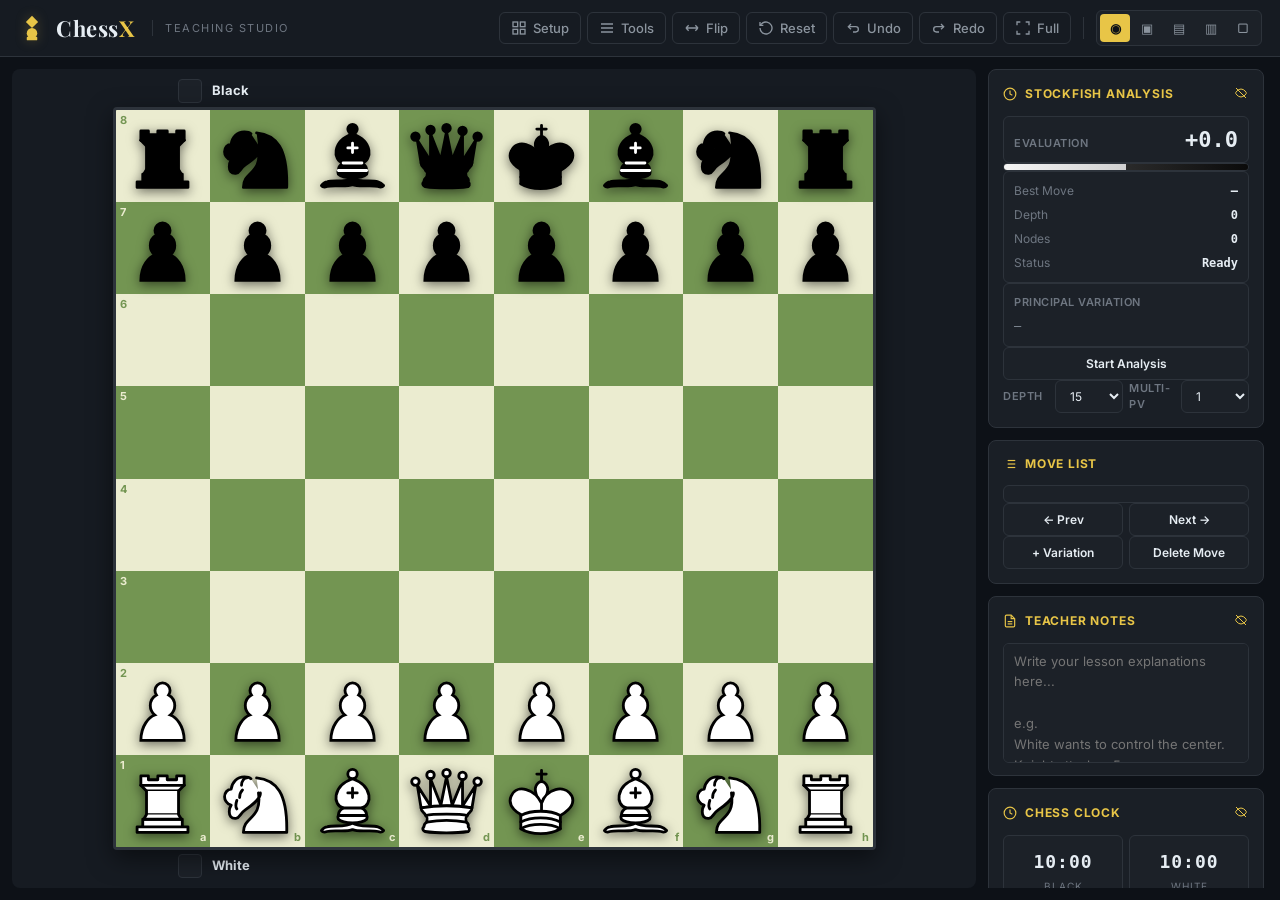
==== index.html @ 1a64fb6b "Remove unused Puzzle/Question card and its function (createPuzzle, revealAnswer, closePuzzle). Libra" ====
<!DOCTYPE html>
<html lang="en">
<head>
<meta charset="UTF-8" />
<meta name="viewport" content="width=device-width, initial-scale=1.0" />
<title>ChessX — Professional Chess Teaching Studio</title>
<link rel="icon" type="image/png" href="favicon.png" />
<link rel="apple-touch-icon" href="favicon.png" />
<link rel="stylesheet" href="styles.css" />
<link rel="preconnect" href="https://fonts.googleapis.com">
<link rel="preconnect" href="https://fonts.gstatic.com" crossorigin>
<link href="https://fonts.googleapis.com/css2?family=Inter:wght@400;500;600;700;800&family=Playfair+Display:wght@600;700&display=swap" rel="stylesheet">
</head>
<body>

<!-- ================= TOP BAR ================= -->
<header class="topbar" id="topbar">
  <div class="brand">
    <svg class="brand-icon" viewBox="0 0 32 32" width="28" height="28">
      <path d="M16 2 L9 9 L16 16 L23 9 Z" fill="#e8c547"/>
      <circle cx="16" cy="22" r="6" fill="#e8c547"/>
      <rect x="10" y="26" width="12" height="4" rx="1" fill="#e8c547"/>
    </svg>
    <span class="brand-name">Chess<span>X</span></span>
    <span class="brand-tag">Teaching Studio</span>
  </div>

  <nav class="topbar-actions">
    <button class="btn-ghost" id="btnToggleSetup" title="Setup Mode (E)"><svg width="16" height="16" viewBox="0 0 24 24" fill="none" stroke="currentColor" stroke-width="2"><rect x="3" y="3" width="7" height="7"/><rect x="14" y="3" width="7" height="7"/><rect x="14" y="14" width="7" height="7"/><rect x="3" y="14" width="7" height="7"/></svg><span>Setup</span></button>
    <button class="btn-ghost" id="btnToggleLeftSidebar" title="Toggle Tools (T)"><svg width="16" height="16" viewBox="0 0 24 24" fill="none" stroke="currentColor" stroke-width="2"><path d="M3 6h18M3 12h18M3 18h18"/></svg><span>Tools</span></button>
    <button class="btn-ghost" id="btnFlip" title="Flip Board (F)"><svg width="16" height="16" viewBox="0 0 24 24" fill="none" stroke="currentColor" stroke-width="2"><path d="M3 12h18M3 12l4-4M3 12l4 4M21 12l-4-4M21 12l-4 4"/></svg><span>Flip</span></button>
    <button class="btn-ghost" id="btnReset" title="Reset (R)"><svg width="16" height="16" viewBox="0 0 24 24" fill="none" stroke="currentColor" stroke-width="2"><path d="M3 12a9 9 0 1 0 3-6.7L3 8"/><path d="M3 3v5h5"/></svg><span>Reset</span></button>
    <button class="btn-ghost" id="btnUndo" title="Undo (Ctrl+Z)"><svg width="16" height="16" viewBox="0 0 24 24" fill="none" stroke="currentColor" stroke-width="2"><path d="M9 14l-4-4 4-4"/><path d="M5 10h11a4 4 0 0 1 0 8h-4"/></svg><span>Undo</span></button>
    <button class="btn-ghost" id="btnRedo" title="Redo (Ctrl+Y)"><svg width="16" height="16" viewBox="0 0 24 24" fill="none" stroke="currentColor" stroke-width="2"><path d="M15 14l4-4-4-4"/><path d="M19 10H8a4 4 0 0 0 0 8h4"/></svg><span>Redo</span></button>
    <button class="btn-ghost" id="btnFullscreen" title="Fullscreen"><svg width="16" height="16" viewBox="0 0 24 24" fill="none" stroke="currentColor" stroke-width="2"><path d="M3 8V3h5M21 8V3h-5M3 16v5h5M21 16v5h-5"/></svg><span>Full</span></button>

    <div class="divider"></div>

    <div class="layout-switch">
      <button class="layout-btn active" data-layout="focus" title="Focus Mode (Board + Analysis)">◉</button>
      <button class="layout-btn" data-layout="board" title="Board Only">▣</button>
      <button class="layout-btn" data-layout="moves" title="Board + Moves">▤</button>
      <button class="layout-btn" data-layout="explain" title="Board + Notes">▥</button>
      <button class="layout-btn" data-layout="present" title="Presentation">▢</button>
    </div>
  </nav>
</header>
<section class="lesson-header" id="lessonHeader">
  <input type="text" class="lesson-title" id="lessonTitle" placeholder="Lesson Title (e.g. How to Play the Italian Game)" />
  <input type="text" class="lesson-subtitle" id="lessonSubtitle" placeholder="Subtitle (e.g. Understanding the Main Ideas)" />
  <button class="btn-icon" id="btnToggleTitle" title="Hide Title"><svg width="14" height="14" viewBox="0 0 24 24" fill="none" stroke="currentColor" stroke-width="2"><path d="M1 12s4-8 11-8 11 8 11 8-4 8-11 8-11-8-11-8z"/><circle cx="12" cy="12" r="3"/></svg></button>
</section>

<!-- ================= MAIN LAYOUT ================= -->
<main class="layout" id="layout" data-layout="focus">

  <!-- LEFT SIDEBAR: Teaching Tools -->
  <aside class="sidebar sidebar-left" id="leftSidebar">
    <div class="panel">
      <div class="panel-title">
        <svg width="14" height="14" viewBox="0 0 24 24" fill="none" stroke="currentColor" stroke-width="2"><path d="M12 19l7-7 3 3-7 7-3-3z"/><path d="M18 13l-1.5-7.5L2 2l3.5 14.5L13 18l5-5z"/><path d="M2 2l7.586 7.586"/><circle cx="11" cy="11" r="2"/></svg>
        Drawing Tools
      </div>
      <div class="tool-grid">
        <button class="tool-btn active" data-tool="select" title="Select / Move Pieces (V)">
          <svg viewBox="0 0 24 24" fill="currentColor"><path d="M5 3l14 8-6 2-2 6z"/></svg>
          <span>Select</span>
        </button>
        <button class="tool-btn" data-tool="arrow" title="Arrow (A)">
          <svg viewBox="0 0 24 24" fill="none" stroke="currentColor" stroke-width="2.5"><path d="M4 20 L20 4 M14 4 H20 V10" stroke-linecap="round" stroke-linejoin="round"/></svg>
          <span>Arrow</span>
        </button>
        <button class="tool-btn" data-tool="circle" title="Circle (C)">
          <svg viewBox="0 0 24 24" fill="none" stroke="currentColor" stroke-width="2.5"><circle cx="12" cy="12" r="8"/></svg>
          <span>Circle</span>
        </button>
        <button class="tool-btn" data-tool="highlight" title="Highlight (H)">
          <svg viewBox="0 0 24 24" fill="currentColor"><rect x="4" y="4" width="16" height="16" rx="2"/></svg>
          <span>Highlight</span>
        </button>
        <button class="tool-btn" data-tool="rectangle" title="Rectangle (R)">
          <svg viewBox="0 0 24 24" fill="none" stroke="currentColor" stroke-width="2.5"><rect x="4" y="4" width="16" height="16"/></svg>
          <span>Rect</span>
        </button>
        <button class="tool-btn" data-tool="eraser" title="Eraser (E)">
          <svg viewBox="0 0 24 24" fill="none" stroke="currentColor" stroke-width="2"><path d="M20 20H7L3 16l9-9 9 9-5 5"/><line x1="18" y1="13" x2="9" y2="22"/></svg>
          <span>Eraser</span>
        </button>
      </div>
      <div class="color-row">
        <span class="color-label">Color</span>
        <button class="color-dot active" style="--c:#ef4444" data-color="#ef4444" title="Red"></button>
        <button class="color-dot" style="--c:#22c55e" data-color="#22c55e" title="Green"></button>
        <button class="color-dot" style="--c:#3b82f6" data-color="#3b82f6" title="Blue"></button>
        <button class="color-dot" style="--c:#eab308" data-color="#eab308" title="Yellow"></button>
        <button class="color-dot" style="--c:#f97316" data-color="#f97316" title="Orange"></button>
        <button class="color-dot" style="--c:#a855f7" data-color="#a855f7" title="Purple"></button>
        <button class="color-dot" style="--c:#ffffff" data-color="#ffffff" title="White"></button>
      </div>
      <button class="btn-danger-full" id="btnClearAnnotations">
        <svg width="14" height="14" viewBox="0 0 24 24" fill="none" stroke="currentColor" stroke-width="2"><path d="M3 6h18M8 6V4a2 2 0 0 1 2-2h4a2 2 0 0 1 2 2v2m3 0v14a2 2 0 0 1-2 2H7a2 2 0 0 1-2-2V6"/></svg>
        Clear Annotations
      </button>
    </div>

    <div class="panel">
      <div class="panel-title">
        <svg width="14" height="14" viewBox="0 0 24 24" fill="none" stroke="currentColor" stroke-width="2"><rect x="3" y="3" width="7" height="7"/><rect x="14" y="3" width="7" height="7"/><rect x="14" y="14" width="7" height="7"/><rect x="3" y="14" width="7" height="7"/></svg>
        Position Setup
      </div>
      <div class="position-editor">
        <div class="setup-hint" id="setupHint">Click a piece in rack OR double-click a board piece · drag pieces too</div>
        <div class="setup-tools">
          <button class="btn-mini" id="btnSetupUndo" title="Undo (Ctrl+Z)">↶ Undo</button>
          <button class="btn-mini" id="btnSetupRedo" title="Redo (Ctrl+Y)">↷ Redo</button>
          <span class="piece-count" id="pieceCount" title="Pieces on board: white · black">0·0</span>
        </div>
        <div class="piece-rack" id="pieceRack">
          <!-- Filled by JS — drag pieces or click to select -->
        </div>
        <div class="preset-grid">
          <button class="preset-btn" data-preset="standard" title="Standard starting position">Standard</button>
          <button class="preset-btn" data-preset="empty" title="Empty board">Empty</button>
          <button class="preset-btn" data-preset="kings" title="Just the two kings">K vs K</button>
          <button class="preset-btn" data-preset="endgame_kq" title="King + Queen vs King">K+Q vs K</button>
          <button class="preset-btn" data-preset="endgame_krk" title="King + Rook vs King">K+R vs K</button>
          <button class="preset-btn" data-preset="castling_test" title="Castling test position">Castling</button>
        </div>
        <div class="pos-controls">
          <label class="checkbox-row"><input type="checkbox" id="optWhiteCastleK"> <span>White O-O</span></label>
          <label class="checkbox-row"><input type="checkbox" id="optWhiteCastleQ"> <span>White O-O-O</span></label>
          <label class="checkbox-row"><input type="checkbox" id="optBlackCastleK"> <span>Black O-O</span></label>
          <label class="checkbox-row"><input type="checkbox" id="optBlackCastleQ"> <span>Black O-O-O</span></label>
          <div class="row">
            <span class="small-label">Side to move</span>
            <select id="optSideToMove">
              <option value="w">White</option>
              <option value="b">Black</option>
            </select>
          </div>
          <div class="row">
            <span class="small-label">En passant</span>
            <select id="optEnPassant">
              <option value="-">—</option>
              <option value="a3">a3</option><option value="b3">b3</option><option value="c3">c3</option>
              <option value="d3">d3</option><option value="e3">e3</option><option value="f3">f3</option>
              <option value="g3">g3</option><option value="h3">h3</option>
              <option value="a6">a6</option><option value="b6">b6</option><option value="c6">c6</option>
              <option value="d6">d6</option><option value="e6">e6</option><option value="f6">f6</option>
              <option value="g6">g6</option><option value="h6">h6</option>
            </select>
          </div>
          <div class="row">
            <span class="small-label">Halfmove</span>
            <input type="number" id="optHalfmove" min="0" max="100" value="0" style="width:60px">
            <span class="small-label">Fullmove</span>
            <input type="number" id="optFullmove" min="1" max="500" value="1" style="width:60px">
          </div>
          <button class="btn-primary-full" id="btnStartFromPosition">
            <svg width="14" height="14" viewBox="0 0 24 24" fill="currentColor"><polygon points="5 3 19 12 5 21 5 3"/></svg>
            START FROM POSITION
          </button>
          <div class="row">
            <button class="btn-ghost-full" id="btnClearBoard">Clear Board</button>
            <button class="btn-ghost-full" id="btnLoadStandard">Reset to Start</button>
          </div>
        </div>
      </div>
    </div>

    <div class="panel">
      <div class="panel-title">
        <svg width="14" height="14" viewBox="0 0 24 24" fill="none" stroke="currentColor" stroke-width="2"><polyline points="16 18 22 12 16 6"/><polyline points="8 6 2 12 8 18"/></svg>
        FEN
      </div>
      <textarea id="fenInput" rows="2" placeholder="Paste FEN..."></textarea>
      <div class="row">
        <button class="btn-ghost-full" id="btnLoadFen">Load FEN</button>
        <button class="btn-ghost-full" id="btnCopyFen">Copy</button>
      </div>
    </div>

    <div class="panel">
      <div class="panel-title">
        <svg width="14" height="14" viewBox="0 0 24 24" fill="none" stroke="currentColor" stroke-width="2"><path d="M19 21l-7-5-7 5V5a2 2 0 0 1 2-2h10a2 2 0 0 1 2 2z"/></svg>
        Bookmarks
      </div>
      <div id="bookmarkList" class="bookmark-list"></div>
      <div class="row">
        <button class="btn-ghost-full" id="btnPrevBookmark" title="Previous (P)">← Prev</button>
        <button class="btn-ghost-full" id="btnNextBookmark" title="Next (N)">Next →</button>
      </div>
      <button class="btn-primary-full" id="btnSaveBookmark">+ Save Position</button>
    </div>

    <div class="panel">
      <div class="panel-title">
        <svg width="14" height="14" viewBox="0 0 24 24" fill="none" stroke="currentColor" stroke-width="2"><rect x="2" y="3" width="20" height="14" rx="2"/><line x1="8" y1="21" x2="16" y2="21"/><line x1="12" y1="17" x2="12" y2="21"/></svg>
        Themes
      </div>
      <div class="theme-grid" id="themeGrid">
        <button class="theme-btn active" data-theme="classic" title="Classic">
          <div class="theme-preview">
            <div class="t-light"></div><div class="t-dark"></div>
            <div class="t-light"></div><div class="t-dark"></div>
          </div>
          <span>Classic</span>
        </button>
        <button class="theme-btn" data-theme="tournament" title="Tournament">
          <div class="theme-preview">
            <div class="t-light" style="background:#f0d9b5"></div><div class="t-dark" style="background:#b58863"></div>
            <div class="t-light" style="background:#f0d9b5"></div><div class="t-dark" style="background:#b58863"></div>
          </div>
          <span>Tournament</span>
        </button>
        <button class="theme-btn" data-theme="wooden" title="Wooden">
          <div class="theme-preview">
            <div class="t-light" style="background:#eedab9"></div><div class="t-dark" style="background:#7a4f2a"></div>
            <div class="t-light" style="background:#eedab9"></div><div class="t-dark" style="background:#7a4f2a"></div>
          </div>
          <span>Wooden</span>
        </button>
        <button class="theme-btn" data-theme="dark" title="Dark">
          <div class="theme-preview">
            <div class="t-light" style="background:#4a5568"></div><div class="t-dark" style="background:#1a202c"></div>
            <div class="t-light" style="background:#4a5568"></div><div class="t-dark" style="background:#1a202c"></div>
          </div>
          <span>Dark</span>
        </button>
        <button class="theme-btn" data-theme="minimal" title="Minimal">
          <div class="theme-preview">
            <div class="t-light" style="background:#ffffff"></div><div class="t-dark" style="background:#e5e5e5"></div>
            <div class="t-light" style="background:#ffffff"></div><div class="t-dark" style="background:#e5e5e5"></div>
          </div>
          <span>Minimal</span>
        </button>
        <button class="theme-btn" data-theme="green" title="Green">
          <div class="theme-preview">
            <div class="t-light" style="background:#ebecd0"></div><div class="t-dark" style="background:#739552"></div>
            <div class="t-light" style="background:#ebecd0"></div><div class="t-dark" style="background:#739552"></div>
          </div>
          <span>Green</span>
        </button>
      </div>
      <div class="row">
        <span class="small-label">Pieces</span>
        <select id="pieceStyle">
          <option value="alpha">Alpha</option>
          <option value="merida">Merida</option>
          <option value="classic">Classic</option>
        </select>
      </div>
    </div>
  </aside>

  <!-- CENTER: BOARD AREA -->
  <section class="board-area" id="boardArea">
    <div class="board-wrapper" id="boardWrapper">
      <div class="board-meta-top" id="boardMetaTop">
        <div class="player-info">
          <div class="player-flag" id="playerTop"></div>
          <div class="player-name" id="playerTopName">Black</div>
          <div class="captured" id="capturedTop"></div>
        </div>
      </div>

      <div class="board-container" id="boardContainer">
        <div class="board" id="board"></div>
        <svg class="board-svg" id="boardSvg" xmlns="http://www.w3.org/2000/svg"></svg>
      </div>

      <div class="board-meta-bottom">
        <div class="player-info">
          <div class="player-flag" id="playerBottom"></div>
          <div class="player-name" id="playerBottomName">White</div>
          <div class="captured" id="capturedBottom"></div>
        </div>
      </div>
    </div>

    <!-- Authoring Toolbar (visible only in puzzle authoring mode) -->
    <div class="authoring-toolbar">
      <button id="btnAuthoringCapture" title="Capture current board position as puzzle start">
        📸 Capture Position
      </button>
      <button id="btnAuthoringLoad" title="Load puzzle's FEN to board">
        ⬇ Load
      </button>
      <span class="separator"></span>
      <button id="btnAuthoringNew" title="Start new puzzle">
        ➕ New
      </button>
      <button id="btnAuthoringSave" class="primary" title="Save puzzle">
        💾 SAVE
      </button>
      <span class="separator"></span>
      <button id="btnAuthoringTest" title="Test puzzle from student view">
        ▶ Test
      </button>
      <button id="btnAuthoringExit" class="danger" title="Exit authoring mode">
        ✕ Exit
      </button>
    </div>

    <!-- Puzzle Overlay -->
    <div class="puzzle-overlay hidden" id="puzzleOverlay">
      <div class="puzzle-card">
        <div class="puzzle-title">YOUR MOVE?</div>
        <div class="puzzle-question" id="puzzleQuestion">What should White play here?</div>
        <button class="btn-primary-full" id="btnRevealAnswer">REVEAL ANSWER</button>
        <div class="puzzle-answer hidden" id="puzzleAnswer">
          <div class="puzzle-answer-label">Answer</div>
          <div class="puzzle-answer-move" id="puzzleAnswerMove">—</div>
        </div>
      </div>
    </div>
  </section>

  <!-- RIGHT SIDEBAR -->
  <aside class="sidebar sidebar-right" id="rightSidebar">

    <!-- Stockfish Engine -->
    <div class="panel" id="enginePanel">
      <div class="panel-title">
        <svg width="14" height="14" viewBox="0 0 24 24" fill="none" stroke="currentColor" stroke-width="2"><circle cx="12" cy="12" r="10"/><path d="M12 6v6l4 2"/></svg>
        Stockfish Analysis
        <button class="btn-icon-mini" id="btnHideEngine" title="Hide Engine">
          <svg width="12" height="12" viewBox="0 0 24 24" fill="none" stroke="currentColor" stroke-width="2"><path d="M1 12s4-8 11-8 11 8 11 8-4 8-11 8-11-8-11-8z"/><line x1="2" y1="2" x2="22" y2="22"/></svg>
        </button>
      </div>

      <div class="engine-display" id="engineDisplay">
        <div class="engine-eval">
          <div class="eval-label">Evaluation</div>
          <div class="eval-value" id="evalValue">+0.0</div>
        </div>
        <div class="engine-bar">
          <div class="bar-white" id="barWhite" style="width:50%"></div>
          <div class="bar-black" id="barBlack" style="width:50%"></div>
        </div>
        <div class="engine-info">
          <div class="info-row"><span>Best Move</span><strong id="bestMove">—</strong></div>
          <div class="info-row"><span>Depth</span><strong id="depth">0</strong></div>
          <div class="info-row"><span>Nodes</span><strong id="nodes">0</strong></div>
          <div class="info-row"><span>Status</span><strong id="engineStatus">Idle</strong></div>
        </div>
        <div class="pv-list">
          <div class="pv-title">Principal Variation</div>
          <div class="pv-moves" id="pvMoves">—</div>
        </div>
        <div class="multipv" id="multipv"></div>
        <div class="row">
          <button class="btn-ghost-full" id="btnEngineToggle">Start Analysis</button>
        </div>
        <div class="row">
          <span class="small-label">Depth</span>
          <select id="engineDepth">
            <option value="10">10</option>
            <option value="15" selected>15</option>
            <option value="20">20</option>
            <option value="25">25</option>
          </select>
          <span class="small-label">Multi-PV</span>
          <select id="engineMultiPV">
            <option value="1" selected>1</option>
            <option value="2">2</option>
            <option value="3">3</option>
            <option value="4">4</option>
          </select>
        </div>
      </div>
    </div>

    <!-- Move List -->
    <div class="panel" id="movePanel">
      <div class="panel-title">
        <svg width="14" height="14" viewBox="0 0 24 24" fill="none" stroke="currentColor" stroke-width="2"><line x1="8" y1="6" x2="21" y2="6"/><line x1="8" y1="12" x2="21" y2="12"/><line x1="8" y1="18" x2="21" y2="18"/><line x1="3" y1="6" x2="3.01" y2="6"/><line x1="3" y1="12" x2="3.01" y2="12"/><line x1="3" y1="18" x2="3.01" y2="18"/></svg>
        Move List
      </div>
      <div class="moves-wrapper">
        <div class="moves-list" id="movesList"></div>
      </div>
      <div class="row">
        <button class="btn-ghost-full" id="btnPrevMove" title="Previous (←)">← Prev</button>
        <button class="btn-ghost-full" id="btnNextMove" title="Next (→)">Next →</button>
      </div>
      <div class="row">
        <button class="btn-ghost-full" id="btnAddVariation" title="Add Variation">+ Variation</button>
        <button class="btn-ghost-full" id="btnDeleteMove">Delete Move</button>
      </div>
    </div>

    <!-- Teacher Notes -->
    <div class="panel" id="notesPanel">
      <div class="panel-title">
        <svg width="14" height="14" viewBox="0 0 24 24" fill="none" stroke="currentColor" stroke-width="2"><path d="M14 2H6a2 2 0 0 0-2 2v16a2 2 0 0 0 2 2h12a2 2 0 0 0 2-2V8z"/><polyline points="14 2 14 8 20 8"/><line x1="16" y1="13" x2="8" y2="13"/><line x1="16" y1="17" x2="8" y2="17"/></svg>
        Teacher Notes
        <button class="btn-icon-mini" id="btnToggleNotes" title="Hide Notes">
          <svg width="12" height="12" viewBox="0 0 24 24" fill="none" stroke="currentColor" stroke-width="2"><path d="M1 12s4-8 11-8 11 8 11 8-4 8-11 8-11-8-11-8z"/><line x1="2" y1="2" x2="22" y2="22"/></svg>
        </button>
      </div>
      <textarea id="teacherNotes" placeholder="Write your lesson explanations here...&#10;&#10;e.g.&#10;White wants to control the center.&#10;Knight attacks e5.&#10;Black should castle."></textarea>
    </div>

    <!-- Chess Clock -->
    <div class="panel" id="clockPanel">
      <div class="panel-title">
        <svg width="14" height="14" viewBox="0 0 24 24" fill="none" stroke="currentColor" stroke-width="2"><circle cx="12" cy="12" r="10"/><polyline points="12 6 12 12 16 14"/></svg>
        Chess Clock
        <button class="btn-icon-mini" id="btnToggleClock" title="Hide Clock">
          <svg width="12" height="12" viewBox="0 0 24 24" fill="none" stroke="currentColor" stroke-width="2"><path d="M1 12s4-8 11-8 11 8 11 8-4 8-11 8-11-8-11-8z"/><line x1="2" y1="2" x2="22" y2="22"/></svg>
        </button>
      </div>
      <div class="clocks">
        <div class="clock" id="clockBlack">
          <div class="clock-time">10:00</div>
          <div class="clock-name">Black</div>
        </div>
        <div class="clock" id="clockWhite">
          <div class="clock-time">10:00</div>
          <div class="clock-name">White</div>
        </div>
      </div>
      <div class="row">
        <button class="btn-ghost-full" data-clock="blitz" data-time="180">Blitz 3:00</button>
        <button class="btn-ghost-full" data-clock="rapid" data-time="600">Rapid 10:00</button>
        <button class="btn-ghost-full" data-clock="classical" data-time="1800">Classical 30:00</button>
      </div>
      <div class="row">
        <input type="number" id="clockCustom" placeholder="Min" min="1" value="10">
        <button class="btn-ghost-full" id="btnSetCustomClock">Set</button>
      </div>
      <div class="row">
        <button class="btn-primary-full" id="btnClockToggle">Start Clock</button>
      </div>
    </div>

    <!-- Library / Chapters (advanced puzzle authoring) -->
    <div class="panel" id="libraryPanel">
      <div class="panel-title">
        <svg width="14" height="14" viewBox="0 0 24 24" fill="none" stroke="currentColor" stroke-width="2"><path d="M4 19.5A2.5 2.5 0 0 1 6.5 17H20"/><path d="M6.5 2H20v20H6.5A2.5 2.5 0 0 1 4 19.5v-15A2.5 2.5 0 0 1 6.5 2z"/></svg>
        Library / Chapters
        <button class="btn-icon-mini" id="btnNewChapter" title="New Chapter"><svg width="12" height="12" viewBox="0 0 24 24" fill="none" stroke="currentColor" stroke-width="2"><path d="M12 5v14M5 12h14"/></svg></button>
      </div>
      <div class="library-search">
        <input type="text" id="librarySearch" placeholder="Search puzzles..." />
      </div>
      <div class="library-tree" id="libraryTree">
        <!-- Filled by JS: chapters and puzzles -->
      </div>
      <div class="row">
        <button class="btn-ghost-full" id="btnImportLibrary">Import</button>
        <button class="btn-ghost-full" id="btnExportLibrary">Export</button>
      </div>
      <input type="file" id="libraryFileInput" accept=".json" style="display:none" />
    </div>

    <!-- Puzzle Editor (current puzzle being authored) -->
    <div class="panel" id="puzzleEditorPanel">
      <div class="panel-title">
        <svg width="14" height="14" viewBox="0 0 24 24" fill="none" stroke="currentColor" stroke-width="2"><circle cx="12" cy="12" r="10"/><circle cx="12" cy="12" r="3"/></svg>
        Puzzle Editor
        <button class="btn-icon-mini" id="btnToggleAuthoring" title="Enter Authoring Mode (P)">
          <svg width="12" height="12" viewBox="0 0 24 24" fill="none" stroke="currentColor" stroke-width="2"><path d="M12 2v6M12 16v6M2 12h6M16 12h6"/><circle cx="12" cy="12" r="3"/></svg>
        </button>
      </div>
      <div class="quick-actions">
        <button id="btnQuickChapter">+ Chapter</button>
        <button id="btnQuickPuzzle">+ Puzzle</button>
        <button id="btnQuickTest">▶ Test</button>
      </div>
      <div class="editor-row">
        <label>Title</label>
        <input type="text" id="puzzleTitle" placeholder="e.g. Fork the king and queen" />
      </div>
      <div class="editor-row">
        <label>Question / Hint for Student</label>
        <textarea id="puzzleDescription" rows="2" placeholder="What should the player do here?"></textarea>
      </div>
      <div class="editor-row">
        <label>Solution (SAN moves, comma-separated)</label>
        <input type="text" id="puzzleSolution" placeholder="e.g. Nxe5, Qh5+, Rd1" />
      </div>
      <div class="editor-row">
        <label>Difficulty</label>
        <select id="puzzleDifficulty">
          <option value="1">★ Beginner</option>
          <option value="2">★★ Easy</option>
          <option value="3" selected>★★★ Medium</option>
          <option value="4">★★★★ Hard</option>
          <option value="5">★★★★★ Expert</option>
        </select>
      </div>
      <div class="editor-row">
        <label>Tags (comma-separated)</label>
        <input type="text" id="puzzleTags" placeholder="e.g. mate, fork, endgame" />
      </div>
      <div class="editor-row">
        <label>Starting Position (FEN)</label>
        <div class="fen-display" id="puzzleFenDisplay">No position set</div>
        <div class="fen-actions">
          <button class="btn-mini" id="btnCapturePosition" title="Capture current board position">📸 Capture</button>
          <button class="btn-mini" id="btnLoadPosition" title="Load this FEN to board">⬇ Load</button>
        </div>
        <textarea id="puzzleFen" rows="2" placeholder="FEN string..." style="display:none"></textarea>
        <div class="position-setup-inline">
          <div class="setup-toggle-row">
            <button class="btn-mini toggle" id="btnToggleInlineSetup" title="Show/hide position setup tools">
              ⚙ Position Setup Tools
            </button>
            <span class="setup-inline-hint">Click a piece, then click a square · drag pieces too · right-click to erase</span>
          </div>
          <div class="position-setup-body collapsed" id="inlineSetupBody">
            <div class="setup-hint-mini" id="inlineSetupHint">Pick a piece from the rack or click a preset below</div>
            <div class="setup-tools-mini">
              <button class="btn-mini" id="btnInlineSetupUndo" title="Undo setup change">↶ Undo</button>
              <button class="btn-mini" id="btnInlineSetupRedo" title="Redo setup change">↷ Redo</button>
              <span class="piece-count-mini" id="inlinePieceCount" title="Pieces on board: white · black">0·0</span>
              <span class="setup-spacer"></span>
              <button class="btn-mini" id="btnInlineClearBoard" title="Empty the board">⌀ Empty</button>
              <button class="btn-mini" id="btnInlineLoadStandard" title="Reset to starting position">↻ Start</button>
            </div>
            <div class="piece-rack-mini" id="inlinePieceRack">
              <!-- Filled by JS — drag pieces or click to select -->
            </div>
            <div class="preset-row-mini">
              <button class="preset-btn-mini" data-preset="standard" title="Standard starting position">Standard</button>
              <button class="preset-btn-mini" data-preset="empty" title="Empty board">Empty</button>
              <button class="preset-btn-mini" data-preset="kings" title="Just the two kings">K vs K</button>
              <button class="preset-btn-mini" data-preset="endgame_kq" title="King + Queen vs King">K+Q vs K</button>
              <button class="preset-btn-mini" data-preset="endgame_krk" title="King + Rook vs King">K+R vs K</button>
              <button class="preset-btn-mini" data-preset="castling_test" title="Castling test position">Castling</button>
            </div>
            <button class="btn-primary-full btn-capture-mini" id="btnInlineCaptureToPuzzle" title="Use the current board position as this puzzle's starting position">
              <svg width="14" height="14" viewBox="0 0 24 24" fill="currentColor"><polygon points="5 3 19 12 5 21 5 3"/></svg>
              USE THIS POSITION FOR PUZZLE
            </button>
          </div>
        </div>
      </div>
      <div class="editor-row chapter-select-row">
        <label>Chapter</label>
        <select id="puzzleChapterSelect">
          <!-- Filled by JS -->
        </select>
      </div>
      <button class="btn-primary-full" id="btnSavePuzzle" style="margin-top: 8px">
        <svg width="14" height="14" viewBox="0 0 24 24" fill="none" stroke="currentColor" stroke-width="2"><path d="M19 21H5a2 2 0 0 1-2-2V5a2 2 0 0 1 2-2h11l5 5v11a2 2 0 0 1-2 2z"/><polyline points="17 21 17 13 7 13 7 21"/><polyline points="7 3 7 8 15 8"/></svg>
        SAVE PUZZLE
      </button>
      <div class="row">
        <button class="btn-ghost-full" id="btnNewPuzzle">+ New Puzzle</button>
        <button class="btn-ghost-full" id="btnDeletePuzzle" title="Delete this puzzle">🗑 Delete</button>
      </div>
      <button class="btn-ghost-full" id="btnTestPuzzle" title="Try the puzzle from student perspective" style="margin-top: 4px">
        ▶ Test as Student
      </button>
    </div>

    <!-- Lesson Save/Load -->
    <div class="panel" id="lessonPanel">
      <div class="panel-title">
        <svg width="14" height="14" viewBox="0 0 24 24" fill="none" stroke="currentColor" stroke-width="2"><path d="M19 21H5a2 2 0 0 1-2-2V5a2 2 0 0 1 2-2h11l5 5v11a2 2 0 0 1-2 2z"/><polyline points="17 21 17 13 7 13 7 21"/><polyline points="7 3 7 8 15 8"/></svg>
        Lesson
      </div>
      <div class="row">
        <button class="btn-primary-full" id="btnSaveLesson">Save Lesson</button>
        <button class="btn-ghost-full" id="btnLoadLesson">Load</button>
      </div>
      <div class="row">
        <button class="btn-ghost-full" id="btnExportPgn">Export PGN</button>
        <button class="btn-ghost-full" id="btnImportLesson">Import</button>
      </div>
      <input type="file" id="fileInput" accept=".json,.pgn" style="display:none" />
    </div>
  </aside>
</main>

<!-- ================= NOTIFICATION ================= -->
<div class="toast" id="toast"></div>

<script src="chess.min.js"></script>
<script src="pieces.js"></script>
<script src="engine.js"></script>
<script src="app.js"></script>
</body>
</html>
---- styles.css ----
/* ============================================
   ChessX — Professional Chess Teaching Studio
   ============================================ */

:root {
  --bg-primary: #0d1117;
  --bg-secondary: #161b22;
  --bg-tertiary: #1c2128;
  --bg-panel: #1a1f26;
  --bg-elevated: #22272e;
  --border: #2d333b;
  --border-light: #373e47;

  --text-primary: #e6edf3;
  --text-secondary: #8b949e;
  --text-muted: #6e7681;

  --accent: #e8c547;
  --accent-hover: #f5d76e;
  --accent-glow: rgba(232, 197, 71, 0.25);

  --white-piece: #f5f5f5;
  --black-piece: #1a1a1a;

  --danger: #f85149;
  --success: #3fb950;
  --warning: #d29922;

  --shadow-sm: 0 2px 4px rgba(0,0,0,0.3);
  --shadow-md: 0 4px 12px rgba(0,0,0,0.4);
  --shadow-lg: 0 8px 24px rgba(0,0,0,0.5);

  --radius: 8px;
  --radius-sm: 6px;
  --radius-lg: 12px;

  --transition: all 0.18s cubic-bezier(0.4, 0, 0.2, 1);

  /* Board themes - default Classic */
  --light-sq: #ebecd0;
  --dark-sq: #739552;
  --board-border: #2d333b;
}

[data-theme="classic"] { --light-sq: #ebecd0; --dark-sq: #739552; }
[data-theme="tournament"] { --light-sq: #f0d9b5; --dark-sq: #b58863; }
[data-theme="wooden"] { --light-sq: #eedab9; --dark-sq: #7a4f2a; }
[data-theme="dark"] { --light-sq: #4a5568; --dark-sq: #1a202c; }
[data-theme="minimal"] { --light-sq: #ffffff; --dark-sq: #e5e5e5; }
[data-theme="green"] { --light-sq: #ebecd0; --dark-sq: #739552; }

* { box-sizing: border-box; margin: 0; padding: 0; }

html, body {
  height: 100%;
  overflow: hidden;
}

body {
  font-family: 'Inter', -apple-system, BlinkMacSystemFont, sans-serif;
  background: var(--bg-primary);
  color: var(--text-primary);
  font-size: 14px;
  line-height: 1.5;
  -webkit-font-smoothing: antialiased;
  -moz-osx-font-smoothing: grayscale;
  display: flex;
  flex-direction: column;
}

/* ============================================
   TOP BAR
   ============================================ */
.topbar {
  display: flex;
  align-items: center;
  justify-content: space-between;
  padding: 10px 18px;
  background: var(--bg-secondary);
  border-bottom: 1px solid var(--border);
  flex-shrink: 0;
  z-index: 10;
}

.brand {
  display: flex;
  align-items: center;
  gap: 10px;
}

.brand-icon {
  filter: drop-shadow(0 0 6px var(--accent-glow));
}

.brand-name {
  font-family: 'Playfair Display', serif;
  font-size: 22px;
  font-weight: 700;
  color: var(--text-primary);
  letter-spacing: 0.5px;
}

.brand-name span {
  color: var(--accent);
}

.brand-tag {
  font-size: 11px;
  color: var(--text-muted);
  text-transform: uppercase;
  letter-spacing: 1.5px;
  padding-left: 12px;
  margin-left: 8px;
  border-left: 1px solid var(--border);
}

.topbar-actions {
  display: flex;
  align-items: center;
  gap: 6px;
}

.divider {
  width: 1px;
  height: 22px;
  background: var(--border);
  margin: 0 6px;
}

/* Buttons */
.btn-ghost {
  background: transparent;
  color: var(--text-secondary);
  border: 1px solid var(--border);
  padding: 7px 11px;
  border-radius: var(--radius-sm);
  cursor: pointer;
  display: inline-flex;
  align-items: center;
  gap: 6px;
  font-size: 13px;
  font-weight: 500;
  transition: var(--transition);
  font-family: inherit;
}

.btn-ghost:hover {
  background: var(--bg-elevated);
  color: var(--text-primary);
  border-color: var(--border-light);
}

.btn-ghost svg { stroke: currentColor; }

/* Layout switcher */
.layout-switch {
  display: flex;
  gap: 2px;
  background: var(--bg-tertiary);
  padding: 3px;
  border-radius: var(--radius-sm);
  border: 1px solid var(--border);
}

.layout-btn {
  width: 30px;
  height: 28px;
  background: transparent;
  border: none;
  color: var(--text-secondary);
  cursor: pointer;
  border-radius: 4px;
  font-size: 13px;
  transition: var(--transition);
  font-family: inherit;
}

.layout-btn:hover { background: var(--bg-elevated); color: var(--text-primary); }
.layout-btn.active { background: var(--accent); color: var(--bg-primary); font-weight: 700; }

/* ============================================
   LESSON HEADER
   ============================================ */
.lesson-header {
  display: none; /* Hidden to maximize board space — focus on the chess board */
}

.lesson-title {
  flex: 1;
  background: transparent;
  border: none;
  border-bottom: 1px solid transparent;
  color: var(--text-primary);
  font-family: 'Playfair Display', serif;
  font-size: 19px;
  font-weight: 700;
  padding: 4px 0;
  outline: none;
  transition: var(--transition);
}

.lesson-title:focus { border-bottom-color: var(--accent); }
.lesson-title::placeholder { color: var(--text-muted); font-style: italic; font-weight: 600; }

.lesson-subtitle {
  flex: 1;
  background: transparent;
  border: none;
  color: var(--text-secondary);
  font-size: 13px;
  padding: 4px 0;
  outline: none;
  font-style: italic;
}

.lesson-subtitle::placeholder { color: var(--text-muted); }

.btn-icon {
  background: var(--bg-elevated);
  border: 1px solid var(--border);
  color: var(--text-secondary);
  width: 30px;
  height: 30px;
  border-radius: var(--radius-sm);
  cursor: pointer;
  display: inline-flex;
  align-items: center;
  justify-content: center;
  transition: var(--transition);
  font-family: inherit;
}

.btn-icon:hover { color: var(--text-primary); background: var(--bg-tertiary); }

.btn-icon-mini {
  background: transparent;
  border: none;
  color: var(--text-muted);
  cursor: pointer;
  margin-left: auto;
  padding: 2px;
  border-radius: 4px;
  transition: var(--transition);
  font-family: inherit;
}

.btn-icon-mini:hover { color: var(--text-primary); background: var(--bg-elevated); }

/* ============================================
   LAYOUT
   ============================================ */
.layout {
  display: grid;
  grid-template-columns: 280px 1fr 320px;
  gap: 12px;
  padding: 12px;
  flex: 1;
  min-height: 0;
  overflow: hidden;
}

.layout[data-layout="board"] { grid-template-columns: 0 1fr 0; }
.layout[data-layout="board"] .sidebar { display: none; }

/* FOCUS LAYOUT (default): hide left sidebar, narrow right sidebar — board fills most space */
.layout[data-layout="focus"] { grid-template-columns: 1fr 280px; }
.layout[data-layout="focus"] .sidebar-left { display: none; }
.layout[data-layout="focus"] .board-area { grid-column: 1; }
.layout[data-layout="focus"] .sidebar-right { grid-column: 2; }

.layout[data-layout="moves"] { grid-template-columns: 0 1fr 320px; }
.layout[data-layout="moves"] .sidebar-left { display: none; }

.layout[data-layout="explain"] { grid-template-columns: 280px 1fr 0; }
.layout[data-layout="explain"] .sidebar-right { display: none; }

.layout[data-layout="present"] { grid-template-columns: 0 1fr 0; padding: 4px; }
.layout[data-layout="present"] .sidebar { display: none; }
.layout[data-layout="present"] .lesson-header { display: none; }

/* ============================================
   SIDEBARS
   ============================================ */
.sidebar {
  display: flex;
  flex-direction: column;
  gap: 12px;
  overflow-y: auto;
  overflow-x: hidden;
  padding-right: 4px;
}

.sidebar::-webkit-scrollbar { width: 6px; }
.sidebar::-webkit-scrollbar-track { background: transparent; }
.sidebar::-webkit-scrollbar-thumb { background: var(--border); border-radius: 3px; }
.sidebar::-webkit-scrollbar-thumb:hover { background: var(--border-light); }

/* Panel */
.panel {
  background: var(--bg-panel);
  border: 1px solid var(--border);
  border-radius: var(--radius);
  padding: 14px;
  transition: var(--transition);
}

.panel:hover { border-color: var(--border-light); }

.panel-title {
  display: flex;
  align-items: center;
  gap: 8px;
  font-size: 12px;
  font-weight: 700;
  color: var(--accent);
  text-transform: uppercase;
  letter-spacing: 0.8px;
  margin-bottom: 12px;
}

.panel-title svg { color: var(--accent); }

/* ============================================
   DRAWING TOOLS
   ============================================ */
.tool-grid {
  display: grid;
  grid-template-columns: repeat(3, 1fr);
  gap: 6px;
}

.tool-btn {
  background: var(--bg-tertiary);
  border: 1px solid var(--border);
  color: var(--text-secondary);
  padding: 10px 6px;
  border-radius: var(--radius-sm);
  cursor: pointer;
  display: flex;
  flex-direction: column;
  align-items: center;
  gap: 4px;
  transition: var(--transition);
  font-family: inherit;
  font-size: 11px;
  font-weight: 500;
}

.tool-btn svg { width: 18px; height: 18px; }

.tool-btn:hover {
  background: var(--bg-elevated);
  color: var(--text-primary);
  border-color: var(--border-light);
}

.tool-btn.active {
  background: var(--accent);
  color: var(--bg-primary);
  border-color: var(--accent);
  font-weight: 700;
}

.tool-btn.active svg { stroke: var(--bg-primary); }

.color-row {
  display: flex;
  align-items: center;
  gap: 6px;
  margin-top: 10px;
  padding: 8px;
  background: var(--bg-tertiary);
  border-radius: var(--radius-sm);
  border: 1px solid var(--border);
}

.color-label {
  font-size: 11px;
  color: var(--text-secondary);
  margin-right: 4px;
  font-weight: 600;
}

.color-dot {
  width: 22px;
  height: 22px;
  border-radius: 50%;
  background: var(--c);
  border: 2px solid transparent;
  cursor: pointer;
  transition: var(--transition);
  outline: none;
}

.color-dot:hover { transform: scale(1.15); }

.color-dot.active {
  border-color: var(--text-primary);
  box-shadow: 0 0 0 2px var(--bg-panel);
}

.btn-danger-full {
  background: rgba(248, 81, 73, 0.1);
  border: 1px solid rgba(248, 81, 73, 0.3);
  color: var(--danger);
  padding: 9px;
  border-radius: var(--radius-sm);
  cursor: pointer;
  margin-top: 10px;
  font-size: 12px;
  font-weight: 600;
  display: flex;
  align-items: center;
  justify-content: center;
  gap: 6px;
  transition: var(--transition);
  font-family: inherit;
}

.btn-danger-full:hover { background: rgba(248, 81, 73, 0.2); }

/* ============================================
   POSITION EDITOR
   ============================================ */
.piece-rack {
  display: grid;
  grid-template-columns: repeat(6, 1fr);
  gap: 4px;
  padding: 8px;
  background: var(--bg-tertiary);
  border-radius: var(--radius-sm);
  border: 1px solid var(--border);
  margin-bottom: 10px;
}

.rack-piece {
  width: 100%;
  aspect-ratio: 1;
  background: var(--bg-elevated);
  border: 1px solid var(--border);
  border-radius: 4px;
  cursor: pointer;
  display: flex;
  align-items: center;
  justify-content: center;
  font-size: 22px;
  transition: var(--transition);
  user-select: none;
  position: relative;
}

.rack-piece:hover { background: var(--bg-tertiary); border-color: var(--accent); }
.rack-piece.selected { background: var(--accent); }
.rack-piece.deleting { background: rgba(248, 81, 73, 0.2); border-color: var(--danger); }

.pos-controls { display: flex; flex-direction: column; gap: 6px; }

.checkbox-row {
  display: flex;
  align-items: center;
  gap: 8px;
  font-size: 12px;
  color: var(--text-secondary);
  cursor: pointer;
  padding: 4px 6px;
  border-radius: 4px;
  transition: var(--transition);
}

.checkbox-row:hover { background: var(--bg-tertiary); color: var(--text-primary); }
.checkbox-row input { accent-color: var(--accent); cursor: pointer; }

.row {
  display: flex;
  gap: 6px;
  align-items: center;
}

.row > * { flex: 1; }

.small-label {
  font-size: 11px;
  color: var(--text-muted);
  font-weight: 600;
  text-transform: uppercase;
  letter-spacing: 0.5px;
}

select, input[type="text"], input[type="number"], textarea {
  background: var(--bg-tertiary);
  border: 1px solid var(--border);
  color: var(--text-primary);
  padding: 7px 10px;
  border-radius: var(--radius-sm);
  font-family: inherit;
  font-size: 12px;
  outline: none;
  transition: var(--transition);
  width: 100%;
}

select:focus, input:focus, textarea:focus { border-color: var(--accent); }

textarea {
  resize: vertical;
  min-height: 60px;
  font-family: 'JetBrains Mono', monospace;
  font-size: 11px;
}

.btn-primary-full {
  background: var(--accent);
  color: var(--bg-primary);
  border: none;
  padding: 10px;
  border-radius: var(--radius-sm);
  cursor: pointer;
  font-size: 12px;
  font-weight: 700;
  letter-spacing: 0.5px;
  transition: var(--transition);
  font-family: inherit;
  display: flex;
  align-items: center;
  justify-content: center;
  gap: 6px;
  text-transform: uppercase;
}

.btn-primary-full:hover { background: var(--accent-hover); transform: translateY(-1px); }

.btn-ghost-full {
  background: var(--bg-tertiary);
  color: var(--text-primary);
  border: 1px solid var(--border);
  padding: 8px;
  border-radius: var(--radius-sm);
  cursor: pointer;
  font-size: 12px;
  font-weight: 600;
  transition: var(--transition);
  font-family: inherit;
}

.btn-ghost-full:hover { background: var(--bg-elevated); border-color: var(--border-light); }

/* ============================================
   BOOKMARKS
   ============================================ */
.bookmark-list {
  display: flex;
  flex-direction: column;
  gap: 4px;
  max-height: 180px;
  overflow-y: auto;
  margin-bottom: 8px;
}

.bookmark-list:empty::before {
  content: "No saved positions yet";
  color: var(--text-muted);
  font-size: 11px;
  font-style: italic;
  text-align: center;
  padding: 10px;
  display: block;
}

.bookmark-item {
  background: var(--bg-tertiary);
  border: 1px solid var(--border);
  border-radius: var(--radius-sm);
  padding: 7px 10px;
  cursor: pointer;
  display: flex;
  justify-content: space-between;
  align-items: center;
  font-size: 12px;
  transition: var(--transition);
}

.bookmark-item:hover { background: var(--bg-elevated); border-color: var(--accent); }
.bookmark-item .bm-name { color: var(--text-primary); font-weight: 500; }
.bookmark-item .bm-del {
  color: var(--text-muted);
  background: none;
  border: none;
  cursor: pointer;
  padding: 0 4px;
  font-family: inherit;
}
.bookmark-item .bm-del:hover { color: var(--danger); }

/* ============================================
   THEMES
   ============================================ */
.theme-grid {
  display: grid;
  grid-template-columns: repeat(3, 1fr);
  gap: 6px;
}

.theme-btn {
  background: var(--bg-tertiary);
  border: 1px solid var(--border);
  padding: 6px;
  border-radius: var(--radius-sm);
  cursor: pointer;
  display: flex;
  flex-direction: column;
  align-items: center;
  gap: 4px;
  transition: var(--transition);
  font-family: inherit;
}

.theme-btn:hover { border-color: var(--accent); }

.theme-btn.active { border-color: var(--accent); background: var(--bg-elevated); }

.theme-btn span {
  font-size: 10px;
  color: var(--text-secondary);
  font-weight: 600;
}

.theme-btn.active span { color: var(--accent); }

.theme-preview {
  width: 100%;
  display: grid;
  grid-template-columns: 1fr 1fr;
  grid-template-rows: 1fr 1fr;
  gap: 1px;
  aspect-ratio: 1;
  border-radius: 3px;
  overflow: hidden;
}

.t-light, .t-dark {
  width: 100%;
  height: 100%;
}

/* ============================================
   BOARD AREA
   ============================================ */
.board-area {
  display: flex;
  flex-direction: column;
  align-items: stretch;
  justify-content: center;
  position: relative;
  background: var(--bg-secondary);
  border-radius: var(--radius);
  padding: 8px;
  min-height: 0;
  overflow: hidden;
  height: 100%;
}

.board-wrapper {
  display: flex;
  flex-direction: column;
  align-items: center;
  gap: 2px;
  max-width: 100%;
  max-height: 100%;
  width: 100%;
  flex: 1 1 auto;
  min-height: 400px;
}

.board-meta-top, .board-meta-bottom {
  width: 100%;
  max-width: var(--board-size, 640px);
  padding: 2px 4px;
  flex-shrink: 0;
  min-height: 24px;
  font-size: 11px;
}

.player-info {
  display: flex;
  align-items: center;
  gap: 10px;
  font-size: 13px;
  color: var(--text-secondary);
  font-weight: 600;
}

.player-flag {
  width: 24px;
  height: 24px;
  background: var(--bg-tertiary);
  border: 1px solid var(--border);
  border-radius: 4px;
}

.player-name {
  font-weight: 700;
  color: var(--text-primary);
}

.captured {
  display: flex;
  gap: 1px;
  flex-wrap: wrap;
  font-size: 14px;
  color: var(--text-muted);
}

.board-container {
  position: relative;
  width: var(--board-size, 640px);
  height: var(--board-size, 640px);
  max-width: 100%;
  max-height: 100%;
  border: 3px solid var(--board-border);
  border-radius: 4px;
  box-shadow: var(--shadow-lg);
  background: #739552;
  overflow: hidden;
  flex-shrink: 1;
  aspect-ratio: 1 / 1;
}

.board {
  display: grid;
  grid-template-columns: repeat(8, 1fr);
  grid-template-rows: repeat(8, 1fr);
  width: 100%;
  height: 100%;
  position: relative;
  transition: none;
}

/* FLIP: rotate the entire board 180deg so it appears from the other side */
body[data-flipped="true"] .board {
  transform: rotate(180deg);
}

/* Counter-rotate pieces and labels so they stay upright */
body[data-flipped="true"] .board .piece,
body[data-flipped="true"] .board .coord {
  transform: rotate(180deg);
}

.square {
  width: 100%;
  height: 100%;
  display: flex;
  align-items: center;
  justify-content: center;
  position: relative;
  cursor: pointer;
  user-select: none;
}

.square.light { background: var(--light-sq); }
.square.dark { background: var(--dark-sq); }

.square.flipped-light { background: var(--dark-sq); }
.square.flipped-dark { background: var(--light-sq); }

.square.selected {
  background: rgba(232, 197, 71, 0.55) !important;
  box-shadow: inset 0 0 0 3px var(--accent);
}

.square.last-move::before {
  content: '';
  position: absolute;
  inset: 0;
  background: rgba(232, 197, 71, 0.32);
  pointer-events: none;
}

.square.check {
  background: radial-gradient(circle, rgba(248, 81, 73, 0.85) 0%, rgba(248, 81, 73, 0) 70%) !important;
}

.square .move-dot {
  position: absolute;
  width: 28%;
  height: 28%;
  background: rgba(0, 0, 0, 0.25);
  border-radius: 50%;
  pointer-events: none;
  z-index: 2;
}

.square.light .move-dot { background: rgba(0, 0, 0, 0.25); }
.square.dark .move-dot { background: rgba(255, 255, 255, 0.35); }

.square .capture-dot {
  position: absolute;
  inset: 0;
  border-radius: 50%;
  border: 4px solid rgba(0, 0, 0, 0.25);
  pointer-events: none;
  z-index: 2;
  margin: 6%;
}

.square.light .capture-dot { border-color: rgba(0, 0, 0, 0.25); }
.square.dark .capture-dot { border-color: rgba(255, 255, 255, 0.4); }

.square .coord {
  position: absolute;
  font-size: 11px;
  font-weight: 700;
  pointer-events: none;
  z-index: 3;
  font-family: 'Inter', sans-serif;
}

.square .coord.file {
  right: 4px;
  bottom: 2px;
}

.square .coord.rank {
  left: 4px;
  top: 2px;
}

.square.light .coord { color: var(--dark-sq); }
.square.dark .coord { color: var(--light-sq); }

/* Pieces */
.piece {
  width: 92%;
  height: 92%;
  z-index: 4;
  pointer-events: none;
  filter: drop-shadow(0 3px 6px rgba(0,0,0,0.55));
  user-select: none;
  display: flex;
  align-items: center;
  justify-content: center;
}

.piece svg {
  width: 100%;
  height: 100%;
  display: block;
}

/* Rack pieces (in position editor) — smaller, simpler */
.rack-piece svg {
  width: 100%;
  height: 100%;
  display: block;
}

.rack-piece .piece-label {
  position: absolute;
  inset: 0;
  display: flex;
  align-items: center;
  justify-content: center;
  font-size: 22px;
  line-height: 1;
}

/* Board SVG layer */
.board-svg {
  position: absolute;
  inset: 0;
  width: 100%;
  height: 100%;
  pointer-events: none;
  z-index: 5;
}

.board-svg.eraser-mode { pointer-events: auto; cursor: crosshair; }

/* Annotations */
.annotation {
  fill-opacity: 0.6;
  stroke-opacity: 1;
  stroke-width: 3;
}

.highlight-sq {
  fill-opacity: 0.45;
}

/* Drawing preview */
.drawing-preview { stroke-opacity: 0.7; stroke-dasharray: 5,5; }

/* ============================================
   PUZZLE OVERLAY
   ============================================ */
.puzzle-overlay {
  position: absolute;
  top: 50%;
  left: 50%;
  transform: translate(-50%, -50%);
  z-index: 20;
}

.puzzle-card {
  background: rgba(13, 17, 23, 0.96);
  border: 2px solid var(--accent);
  border-radius: var(--radius-lg);
  padding: 30px 40px;
  box-shadow: var(--shadow-lg), 0 0 40px var(--accent-glow);
  text-align: center;
  min-width: 320px;
  backdrop-filter: blur(8px);
}

.puzzle-title {
  font-family: 'Playfair Display', serif;
  font-size: 32px;
  font-weight: 700;
  color: var(--accent);
  margin-bottom: 12px;
  letter-spacing: 1px;
}

.puzzle-question {
  font-size: 16px;
  color: var(--text-primary);
  margin-bottom: 20px;
  font-style: italic;
}

.puzzle-answer {
  margin-top: 20px;
  padding-top: 20px;
  border-top: 1px solid var(--border);
}

.puzzle-answer-label {
  font-size: 11px;
  color: var(--text-muted);
  text-transform: uppercase;
  letter-spacing: 1.5px;
  margin-bottom: 8px;
}

.puzzle-answer-move {
  font-size: 22px;
  color: var(--success);
  font-weight: 700;
  font-family: 'JetBrains Mono', monospace;
}

   ENGINE PANEL
   ============================================ */
.engine-display {
  display: flex;
  flex-direction: column;
  gap: 12px;
}

.engine-eval {
  display: flex;
  align-items: baseline;
  gap: 8px;
  padding: 6px 10px;
  background: var(--bg-tertiary);
  border-radius: var(--radius-sm);
  border: 1px solid var(--border);
}

.eval-label {
  font-size: 11px;
  color: var(--text-muted);
  text-transform: uppercase;
  letter-spacing: 0.5px;
  font-weight: 600;
}

.eval-value {
  font-size: 22px;
  font-weight: 700;
  color: var(--text-primary);
  font-family: 'JetBrains Mono', monospace;
  margin-left: auto;
}

.engine-bar {
  height: 8px;
  background: #1a1a1a;
  border-radius: 4px;
  overflow: hidden;
  display: flex;
  border: 1px solid var(--border);
}

.bar-white {
  background: linear-gradient(90deg, #f5f5f5, #d0d0d0);
  height: 100%;
  transition: width 0.4s ease;
}

.bar-black {
  background: linear-gradient(90deg, #2a2a2a, #0a0a0a);
  height: 100%;
  transition: width 0.4s ease;
}

.engine-info {
  background: var(--bg-tertiary);
  border-radius: var(--radius-sm);
  padding: 10px;
  border: 1px solid var(--border);
  display: flex;
  flex-direction: column;
  gap: 6px;
}

.info-row {
  display: flex;
  justify-content: space-between;
  font-size: 12px;
}

.info-row span { color: var(--text-muted); }
.info-row strong {
  color: var(--text-primary);
  font-family: 'JetBrains Mono', monospace;
  font-weight: 700;
}

.pv-list {
  background: var(--bg-tertiary);
  border-radius: var(--radius-sm);
  padding: 10px;
  border: 1px solid var(--border);
}

.pv-title {
  font-size: 11px;
  color: var(--text-muted);
  text-transform: uppercase;
  letter-spacing: 0.5px;
  margin-bottom: 6px;
  font-weight: 600;
}

.pv-moves {
  font-size: 12px;
  color: var(--text-secondary);
  font-family: 'JetBrains Mono', monospace;
  line-height: 1.6;
  word-break: break-all;
}

.multipv {
  display: flex;
  flex-direction: column;
  gap: 4px;
}

.multipv-row {
  background: var(--bg-tertiary);
  padding: 6px 10px;
  border-radius: 4px;
  font-size: 11px;
  border: 1px solid var(--border);
  font-family: 'JetBrains Mono', monospace;
  display: flex;
  gap: 8px;
}

.multipv-eval { color: var(--accent); font-weight: 700; min-width: 40px; }
.multipv-move { color: var(--text-primary); }

/* ============================================
   MOVE LIST
   ============================================ */
.moves-wrapper {
  max-height: 220px;
  overflow-y: auto;
  background: var(--bg-tertiary);
  border: 1px solid var(--border);
  border-radius: var(--radius-sm);
  padding: 8px;
}

.moves-wrapper::-webkit-scrollbar { width: 6px; }
.moves-wrapper::-webkit-scrollbar-thumb { background: var(--border); border-radius: 3px; }

.moves-list {
  font-family: 'JetBrains Mono', monospace;
  font-size: 12px;
  display: flex;
  flex-wrap: wrap;
  gap: 4px 6px;
  line-height: 1.7;
}

.move-num {
  color: var(--text-muted);
  margin-right: 2px;
  font-weight: 600;
}

.move-san {
  padding: 1px 6px;
  border-radius: 3px;
  cursor: pointer;
  color: var(--text-secondary);
  transition: var(--transition);
}

.move-san:hover { background: var(--bg-elevated); color: var(--text-primary); }
.move-san.current { background: var(--accent); color: var(--bg-primary); font-weight: 700; }
.move-san.variation { color: var(--warning); font-style: italic; }

/* ============================================
   CHESS CLOCK
   ============================================ */
.clocks {
  display: grid;
  grid-template-columns: 1fr 1fr;
  gap: 6px;
  margin-bottom: 10px;
}

.clock {
  background: var(--bg-tertiary);
  border: 1px solid var(--border);
  border-radius: var(--radius-sm);
  padding: 12px;
  text-align: center;
  transition: var(--transition);
}

.clock.active {
  border-color: var(--accent);
  background: rgba(232, 197, 71, 0.1);
  box-shadow: 0 0 12px var(--accent-glow);
}

.clock-time {
  font-family: 'JetBrains Mono', monospace;
  font-size: 18px;
  font-weight: 700;
  color: var(--text-primary);
  letter-spacing: 1px;
}

.clock.low-time .clock-time { color: var(--danger); }

.clock-name {
  font-size: 10px;
  color: var(--text-muted);
  text-transform: uppercase;
  letter-spacing: 1px;
  margin-top: 4px;
}

/* ============================================
   TEACHER NOTES
   ============================================ */
#teacherNotes {
  min-height: 120px;
  font-family: 'Inter', sans-serif;
  font-size: 13px;
  line-height: 1.6;
}

  background: linear-gradient(90deg, var(--success), var(--success));
}
.toast {
  position: fixed;
  bottom: 24px;
  left: 50%;
  transform: translateX(-50%) translateY(20px);
  background: var(--bg-elevated);
  border: 1px solid var(--border-light);
  color: var(--text-primary);
  padding: 10px 18px;
  border-radius: var(--radius);
  font-size: 13px;
  font-weight: 500;
  box-shadow: var(--shadow-md);
  opacity: 0;
  pointer-events: none;
  transition: var(--transition);
  z-index: 9999;
}

.toast.show {
  opacity: 1;
  transform: translateX(-50%) translateY(0);
}

.toast.success { border-color: var(--success); }
.toast.error { border-color: var(--danger); }

/* ============================================
  position: fixed;
  inset: 0;
  background: rgba(0,0,0,0.7);
  backdrop-filter: blur(6px);
  z-index: 9999;
  display: flex;
  align-items: center;
  justify-content: center;
  padding: 20px;
}

.modal-content {
  background: var(--bg-panel);
  border: 1px solid var(--border-light);
  border-radius: var(--radius-lg);
  padding: 22px;
  max-width: 600px;
  width: 100%;
  box-shadow: var(--shadow-lg);
}

.modal-header {
  display: flex;
  align-items: center;
  justify-content: space-between;
  margin-bottom: 14px;
}

.modal-header h3 {
  font-family: 'Playfair Display', serif;
  color: var(--text-primary);
  font-size: 20px;
}

.modal-actions {
  display: flex;
  gap: 10px;
  margin-top: 16px;
}

/* ============================================
   UTILS
   ============================================ */
.hidden { display: none !important; }

/* ============================================
   RESPONSIVE
   ============================================ */
@media (max-width: 1100px) {
  .layout { grid-template-columns: 240px 1fr 280px; }
}

@media (max-width: 900px) {
  .layout { grid-template-columns: 1fr; grid-template-rows: auto 1fr auto; }
  .sidebar { max-height: 200px; }
  .sidebar-left { order: 2; }
  .sidebar-right { order: 3; }
  .board-area { order: 1; min-height: 400px; }
  .topbar-actions .btn-ghost span { display: none; }
  .brand-tag { display: none; }
}

@media (max-width: 600px) {
  .topbar { padding: 8px 10px; }
  .lesson-header { padding: 8px 12px; flex-wrap: wrap; }
  .lesson-title { font-size: 16px; }
  .lesson-subtitle { font-size: 12px; }
  .layout { padding: 6px; gap: 6px; }
  .board-area { padding: 8px; }
}

/* Tablet landscape */
@media (min-width: 768px) and (max-width: 1024px) and (orientation: landscape) {
  .layout { grid-template-columns: 240px 1fr 280px; }
}


/* ============================================
   RIGHT SIDEBAR — fill remaining height
   ============================================ */
.sidebar-right {
  height: 100%;
  min-height: 0;
}

/* Teacher notes panel grows to fill remaining space, textarea expands */
.sidebar-right #notesPanel {
  display: flex;
  flex-direction: column;
  flex: 1 1 auto;
  min-height: 180px;
}

.sidebar-right #notesPanel textarea {
  flex: 1 1 auto;
  resize: none;
  min-height: 120px;
}


/* ============================================
   LEFT SIDEBAR TOGGLE (when hidden via Tools button)
   ============================================ */
.layout.left-sidebar-visible { grid-template-columns: 280px 1fr 280px; }
.layout.left-sidebar-visible .sidebar-left { display: flex; }
.layout.left-sidebar-visible .sidebar-left { grid-column: 1; }
.layout.left-sidebar-visible .board-area { grid-column: 2; }
.layout.left-sidebar-visible .sidebar-right { grid-column: 3; }


/* ============================================
   ADVANCED POSITION SETUP
   ============================================ */
.setup-hint {
  font-size: 11px;
  color: var(--text-muted);
  padding: 6px 8px;
  background: var(--bg-tertiary);
  border-radius: var(--radius-sm);
  margin-bottom: 8px;
  line-height: 1.4;
}
.setup-hint.active {
  background: rgba(232, 197, 71, 0.15);
  border: 1px solid var(--accent);
  color: var(--accent);
}
.setup-hint .hint-active {
  color: var(--accent);
  font-weight: 600;
}

.setup-tools {
  display: flex;
  align-items: center;
  gap: 4px;
  margin-bottom: 8px;
}

.btn-mini {
  background: var(--bg-elevated);
  border: 1px solid var(--border);
  color: var(--text-secondary);
  padding: 4px 8px;
  border-radius: 4px;
  font-size: 11px;
  font-weight: 600;
  cursor: pointer;
  font-family: inherit;
  transition: var(--transition);
}
.btn-mini:hover { background: var(--bg-tertiary); color: var(--text-primary); }
.btn-mini:disabled { opacity: 0.3; cursor: not-allowed; }

.piece-count {
  margin-left: auto;
  font-family: 'JetBrains Mono', monospace;
  font-size: 12px;
  font-weight: 700;
  padding: 3px 8px;
  background: var(--bg-elevated);
  border-radius: 4px;
  border: 1px solid var(--border);
}
.piece-count .count-w { color: #ffffff; }
.piece-count .count-b { color: var(--text-primary); }
.piece-count .count-sep { color: var(--text-muted); margin: 0 2px; }

.preset-grid {
  display: grid;
  grid-template-columns: 1fr 1fr;
  gap: 4px;
  margin-bottom: 8px;
}

.preset-btn {
  background: var(--bg-elevated);
  border: 1px solid var(--border);
  color: var(--text-secondary);
  padding: 6px 8px;
  border-radius: 4px;
  font-size: 11px;
  font-weight: 600;
  cursor: pointer;
  font-family: inherit;
  transition: var(--transition);
}
.preset-btn:hover { background: var(--accent); color: var(--bg-primary); border-color: var(--accent); }

/* Drag visual feedback */
.rack-piece.dragging {
  opacity: 0.5;
  transform: scale(0.95);
}

/* Drop target highlight on board squares */
.square.drop-target {
  cursor: copy;
}
.square.drop-target:hover {
  background: rgba(232, 197, 71, 0.4) !important;
  box-shadow: inset 0 0 0 2px var(--accent);
}

/* Highlight the source square when piece was picked from board */
.square.held-source {
  box-shadow: inset 0 0 0 3px var(--danger);
}

/* Highlight the held piece on board */
.piece.held {
  opacity: 0.5;
}

/* Position editor scrollable when many panels */
.position-editor {
  max-height: 380px;
  overflow-y: auto;
  padding-right: 4px;
}
.position-editor::-webkit-scrollbar { width: 6px; }
.position-editor::-webkit-scrollbar-track { background: transparent; }
.position-editor::-webkit-scrollbar-thumb { background: var(--border); border-radius: 3px; }


/* ============================================
   LIBRARY / CHAPTERS (advanced puzzle authoring)
   ============================================ */
.library-search {
  margin-bottom: 8px;
}
.library-search input {
  width: 100%;
  background: var(--bg-tertiary);
  border: 1px solid var(--border);
  color: var(--text-primary);
  padding: 5px 8px;
  border-radius: 4px;
  font-family: inherit;
  font-size: 12px;
  outline: none;
}
.library-search input:focus {
  border-color: var(--accent);
}

.library-tree {
  max-height: 220px;
  overflow-y: auto;
  background: var(--bg-tertiary);
  border: 1px solid var(--border);
  border-radius: var(--radius-sm);
  padding: 4px;
  margin-bottom: 8px;
}
.library-tree::-webkit-scrollbar { width: 6px; }
.library-tree::-webkit-scrollbar-thumb { background: var(--border); border-radius: 3px; }

.library-empty {
  padding: 16px 8px;
  text-align: center;
  color: var(--text-muted);
  font-size: 11px;
}

.library-chapter {
  margin-bottom: 2px;
}
.library-chapter-header {
  display: flex;
  align-items: center;
  gap: 4px;
  padding: 6px 8px;
  border-radius: 4px;
  cursor: pointer;
  font-weight: 600;
  font-size: 12px;
  color: var(--text-primary);
  user-select: none;
  transition: var(--transition);
}
.library-chapter-header:hover {
  background: var(--bg-elevated);
}
.library-chapter-header.active {
  background: rgba(232, 197, 71, 0.15);
  color: var(--accent);
}
.chapter-caret {
  display: inline-block;
  width: 12px;
  font-size: 9px;
  transition: transform 0.2s;
  color: var(--text-muted);
}
.library-chapter-header.expanded .chapter-caret {
  transform: rotate(90deg);
}
.chapter-name {
  flex: 1;
  overflow: hidden;
  text-overflow: ellipsis;
  white-space: nowrap;
}
.chapter-count {
  font-size: 10px;
  color: var(--text-muted);
  font-weight: normal;
  padding: 2px 6px;
  background: var(--bg-primary);
  border-radius: 8px;
}
.chapter-actions {
  display: none;
  gap: 2px;
}
.library-chapter-header:hover .chapter-actions {
  display: flex;
}
.chapter-action {
  background: transparent;
  border: none;
  color: var(--text-muted);
  cursor: pointer;
  font-size: 11px;
  padding: 1px 4px;
  border-radius: 3px;
}
.chapter-action:hover {
  background: var(--bg-tertiary);
  color: var(--text-primary);
}

.library-puzzles {
  padding-left: 16px;
  display: none;
}
.library-chapter-header.expanded + .library-puzzles {
  display: block;
}
.library-puzzle {
  display: flex;
  align-items: center;
  gap: 6px;
  padding: 4px 8px;
  border-radius: 4px;
  cursor: pointer;
  font-size: 12px;
  color: var(--text-secondary);
  transition: var(--transition);
}
.library-puzzle:hover {
  background: var(--bg-elevated);
  color: var(--text-primary);
}
.library-puzzle.active {
  background: var(--accent);
  color: var(--bg-primary);
}
.puzzle-difficulty {
  font-size: 9px;
  letter-spacing: 0.5px;
  color: var(--accent);
  flex-shrink: 0;
}
.library-puzzle.active .puzzle-difficulty {
  color: var(--bg-primary);
}
.puzzle-name {
  flex: 1;
  overflow: hidden;
  text-overflow: ellipsis;
  white-space: nowrap;
}
.puzzle-actions {
  display: none;
}
.library-puzzle:hover .puzzle-actions {
  display: flex;
}
.puzzle-action {
  background: transparent;
  border: none;
  color: var(--text-muted);
  cursor: pointer;
  font-size: 10px;
  padding: 0 3px;
}
.puzzle-action:hover {
  color: var(--text-primary);
}

/* ============================================
   PUZZLE EDITOR
   ============================================ */
.editor-row {
  margin-bottom: 8px;
}
.editor-row .small-label {
  display: block;
  margin-bottom: 4px;
}
.editor-row input[type="text"],
.editor-row select,
.editor-row textarea {
  width: 100%;
  background: var(--bg-tertiary);
  border: 1px solid var(--border);
  color: var(--text-primary);
  padding: 5px 8px;
  border-radius: 4px;
  font-family: inherit;
  font-size: 12px;
  outline: none;
  resize: vertical;
}
.editor-row input[type="text"]:focus,
.editor-row select:focus,
.editor-row textarea:focus {
  border-color: var(--accent);
}
.editor-row .row {
  margin-bottom: 4px;
}
.chapter-select-row select {
  width: 100%;
}


/* ============================================
   AUTHORING MODE — visual indicator when making puzzles
   ============================================ */
body[data-authoring="true"] .board-container {
  background: linear-gradient(135deg, #739552 0%, #6d8e4d 100%) !important;
  border-color: #e8c547 !important;
  box-shadow: var(--shadow-lg), 0 0 0 3px rgba(232, 197, 71, 0.5), 0 0 30px rgba(232, 197, 71, 0.25) !important;
}

body[data-authoring="true"] .board-area {
  background: linear-gradient(180deg, rgba(232, 197, 71, 0.08) 0%, transparent 30%) !important;
  position: relative;
}

body[data-authoring="true"] .board-area::before {
  content: 'AUTHORING MODE';
  position: absolute;
  top: 8px;
  left: 50%;
  transform: translateX(-50%);
  background: rgba(232, 197, 71, 0.95);
  color: #0d1117;
  padding: 4px 14px;
  border-radius: 999px;
  font-size: 11px;
  font-weight: 700;
  letter-spacing: 1.5px;
  z-index: 50;
  box-shadow: 0 2px 10px rgba(0, 0, 0, 0.4);
  animation: authoringPulse 2s ease-in-out infinite;
}

@keyframes authoringPulse {
  0%, 100% { box-shadow: 0 2px 10px rgba(0, 0, 0, 0.4), 0 0 0 0 rgba(232, 197, 71, 0.5); }
  50% { box-shadow: 0 2px 10px rgba(0, 0, 0, 0.4), 0 0 0 8px rgba(232, 197, 71, 0); }
}

body[data-authoring="true"] .board-container::after {
  content: '';
  position: absolute;
  inset: 0;
  border: 3px dashed rgba(232, 197, 71, 0.4);
  pointer-events: none;
  border-radius: 4px;
}

/* Authoring toolbar floating over the board */
.authoring-toolbar {
  position: absolute;
  top: 50px;
  left: 50%;
  transform: translateX(-50%);
  display: none;
  align-items: center;
  gap: 6px;
  background: rgba(13, 17, 23, 0.95);
  border: 1px solid var(--accent);
  padding: 6px 12px;
  border-radius: 999px;
  z-index: 60;
  box-shadow: 0 4px 20px rgba(0, 0, 0, 0.5);
}

body[data-authoring="true"] .authoring-toolbar {
  display: flex;
}

.authoring-toolbar button {
  background: transparent;
  border: none;
  color: var(--text-primary);
  cursor: pointer;
  font-size: 11px;
  font-weight: 600;
  padding: 4px 8px;
  border-radius: 4px;
  font-family: inherit;
  transition: var(--transition);
}

.authoring-toolbar button:hover {
  background: var(--accent);
  color: var(--bg-primary);
}

.authoring-toolbar button.primary {
  background: var(--accent);
  color: var(--bg-primary);
}

.authoring-toolbar button.danger {
  color: #ef4444;
}

.authoring-toolbar button.danger:hover {
  background: #ef4444;
  color: white;
}

.authoring-toolbar .separator {
  width: 1px;
  height: 16px;
  background: var(--border);
  margin: 0 4px;
}

/* ============================================
   ENHANCED PUZZLE EDITOR
   ============================================ */
.editor-row {
  margin-bottom: 10px;
}

.editor-row label {
  font-size: 10px;
  font-weight: 700;
  text-transform: uppercase;
  letter-spacing: 0.8px;
  color: var(--text-muted);
  margin-bottom: 4px;
  display: block;
}

.editor-row input,
.editor-row textarea,
.editor-row select {
  width: 100%;
  background: var(--bg-tertiary);
  border: 1px solid var(--border);
  color: var(--text-primary);
  padding: 7px 10px;
  border-radius: var(--radius-sm);
  font-family: inherit;
  font-size: 12px;
  outline: none;
  resize: vertical;
  transition: var(--transition);
}

.editor-row input:focus,
.editor-row textarea:focus,
.editor-row select:focus {
  border-color: var(--accent);
  background: var(--bg-elevated);
}

.editor-row textarea {
  font-family: inherit;
  line-height: 1.5;
  min-height: 60px;
}

.editor-row .row {
  margin-bottom: 4px;
  display: flex;
  gap: 4px;
}

.editor-row .row .btn-mini {
  flex: 1;
}

.fen-display {
  font-family: 'JetBrains Mono', monospace;
  font-size: 10px;
  word-break: break-all;
  background: var(--bg-primary);
  padding: 6px 8px;
  border-radius: 4px;
  border: 1px solid var(--border);
  color: var(--text-secondary);
  line-height: 1.4;
  max-height: 60px;
  overflow-y: auto;
}

.fen-actions {
  display: flex;
  gap: 4px;
  margin-top: 4px;
}

/* Authoring mode entry buttons - more prominent */
body[data-authoring="true"] .btn-authoring-only {
  background: var(--accent);
  color: var(--bg-primary);
  border-color: var(--accent);
}

/* Puzzle list with better visuals */
.library-puzzle {
  display: flex;
  align-items: center;
  gap: 6px;
  padding: 5px 8px;
  border-radius: 4px;
  cursor: pointer;
  font-size: 12px;
  color: var(--text-secondary);
  transition: var(--transition);
  border: 1px solid transparent;
}

.library-puzzle:hover {
  background: var(--bg-elevated);
  color: var(--text-primary);
  border-color: var(--border);
}

.library-puzzle.active {
  background: rgba(232, 197, 71, 0.2);
  color: var(--accent);
  border-color: var(--accent);
}

.puzzle-name {
  flex: 1;
  overflow: hidden;
  text-overflow: ellipsis;
  white-space: nowrap;
}

.puzzle-difficulty {
  font-size: 9px;
  letter-spacing: 0.5px;
  color: var(--accent);
  flex-shrink: 0;
  white-space: nowrap;
}

.library-puzzle.active .puzzle-difficulty {
  color: var(--accent);
}

/* Empty state */
.library-empty-state {
  padding: 24px 16px;
  text-align: center;
  color: var(--text-muted);
  font-size: 12px;
}

.library-empty-state .empty-icon {
  font-size: 24px;
  margin-bottom: 8px;
  opacity: 0.6;
}

.library-empty-state .empty-text {
  line-height: 1.5;
}

/* Chapter header with better visual */
.library-chapter-header {
  position: relative;
}

.chapter-name {
  flex: 1;
  overflow: hidden;
  text-overflow: ellipsis;
  white-space: nowrap;
}

/* Active indicator dot */
.active-indicator {
  width: 6px;
  height: 6px;
  border-radius: 50%;
  background: var(--accent);
  display: inline-block;
  margin-right: 4px;
  box-shadow: 0 0 6px var(--accent);
}

/* Quick action row */
.quick-actions {
  display: flex;
  gap: 4px;
  margin-bottom: 8px;
}

.quick-actions button {
  flex: 1;
  background: var(--bg-elevated);
  border: 1px solid var(--border);
  color: var(--text-secondary);
  padding: 6px 4px;
  border-radius: 4px;
  font-size: 10px;
  font-weight: 600;
  cursor: pointer;
  font-family: inherit;
  text-transform: uppercase;
  letter-spacing: 0.3px;
  transition: var(--transition);
}

.quick-actions button:hover {
  background: var(--accent);
  color: var(--bg-primary);
  border-color: var(--accent);
}

/* ============================================
   INLINE POSITION SETUP (inside Puzzle Editor)
   ============================================ */
.position-setup-inline {
  margin-top: 8px;
  border-top: 1px dashed var(--border);
  padding-top: 8px;
}

.setup-toggle-row {
  display: flex;
  align-items: center;
  gap: 8px;
  flex-wrap: wrap;
}

.setup-toggle-row .btn-mini.toggle {
  background: var(--bg-tertiary);
  border-color: var(--border);
}

.setup-toggle-row .btn-mini.toggle.active {
  background: var(--accent);
  color: var(--bg-primary);
  border-color: var(--accent);
}

.setup-toggle-row .btn-mini.toggle:hover {
  background: var(--accent);
  color: var(--bg-primary);
}

.setup-inline-hint {
  font-size: 10.5px;
  color: var(--text-muted);
  letter-spacing: 0.2px;
  flex: 1;
  min-width: 180px;
}

.position-setup-body {
  margin-top: 8px;
  padding: 10px;
  background: var(--bg-secondary);
  border: 1px solid var(--border);
  border-radius: 6px;
  transition: max-height 0.25s ease, opacity 0.2s ease, padding 0.2s ease, margin 0.2s ease;
  overflow: hidden;
  max-height: 600px;
  opacity: 1;
}

.position-setup-body.collapsed {
  max-height: 0;
  opacity: 0;
  padding-top: 0;
  padding-bottom: 0;
  margin-top: 0;
  border-width: 0;
}

.setup-hint-mini {
  font-size: 11px;
  color: var(--text-muted);
  margin-bottom: 8px;
  padding: 6px 8px;
  background: var(--bg-tertiary);
  border-radius: 4px;
  border: 1px solid var(--border);
  letter-spacing: 0.2px;
}

.setup-hint-mini.hint-active {
  background: rgba(232, 197, 71, 0.12);
  border-color: var(--accent);
  color: var(--text-primary);
}

.setup-hint-mini .hint-active {
  color: var(--accent);
  font-weight: 600;
}

.setup-tools-mini {
  display: flex;
  align-items: center;
  gap: 6px;
  margin-bottom: 8px;
  flex-wrap: wrap;
}

.setup-tools-mini .btn-mini {
  font-size: 10px;
  padding: 3px 7px;
}

.setup-tools-mini .setup-spacer {
  flex: 1;
}

.piece-count-mini {
  font-size: 11px;
  font-weight: 600;
  letter-spacing: 0.5px;
  padding: 2px 7px;
  background: var(--bg-tertiary);
  border-radius: 4px;
  border: 1px solid var(--border);
}

.piece-rack-mini {
  display: grid;
  grid-template-columns: repeat(6, 1fr);
  gap: 4px;
  padding: 8px;
  background: var(--bg-primary);
  border-radius: 6px;
  border: 1px solid var(--border);
  margin-bottom: 8px;
}

.rack-piece-mini {
  display: flex;
  align-items: center;
  justify-content: center;
  aspect-ratio: 1;
  background: var(--bg-secondary);
  border: 1px solid var(--border);
  border-radius: 4px;
  cursor: grab;
  transition: all 0.15s ease;
  padding: 4px;
  user-select: none;
}

.rack-piece-mini:hover {
  background: var(--bg-tertiary);
  border-color: var(--accent);
  transform: translateY(-1px);
}

.rack-piece-mini.selected {
  background: var(--accent);
  border-color: var(--accent);
  box-shadow: 0 0 0 2px rgba(232, 197, 71, 0.4);
}

.rack-piece-mini.dragging {
  opacity: 0.5;
}

.rack-piece-mini svg {
  width: 100%;
  height: 100%;
  pointer-events: none;
}

.preset-row-mini {
  display: grid;
  grid-template-columns: repeat(3, 1fr);
  gap: 4px;
  margin-bottom: 8px;
}

.preset-btn-mini {
  padding: 5px 6px;
  background: var(--bg-primary);
  border: 1px solid var(--border);
  color: var(--text-primary);
  border-radius: 4px;
  cursor: pointer;
  font-size: 10.5px;
  font-weight: 500;
  transition: all 0.15s ease;
  letter-spacing: 0.2px;
}

.preset-btn-mini:hover {
  background: var(--accent);
  color: var(--bg-primary);
  border-color: var(--accent);
}

.btn-capture-mini {
  margin-top: 4px;
  font-size: 11px !important;
  padding: 7px !important;
}
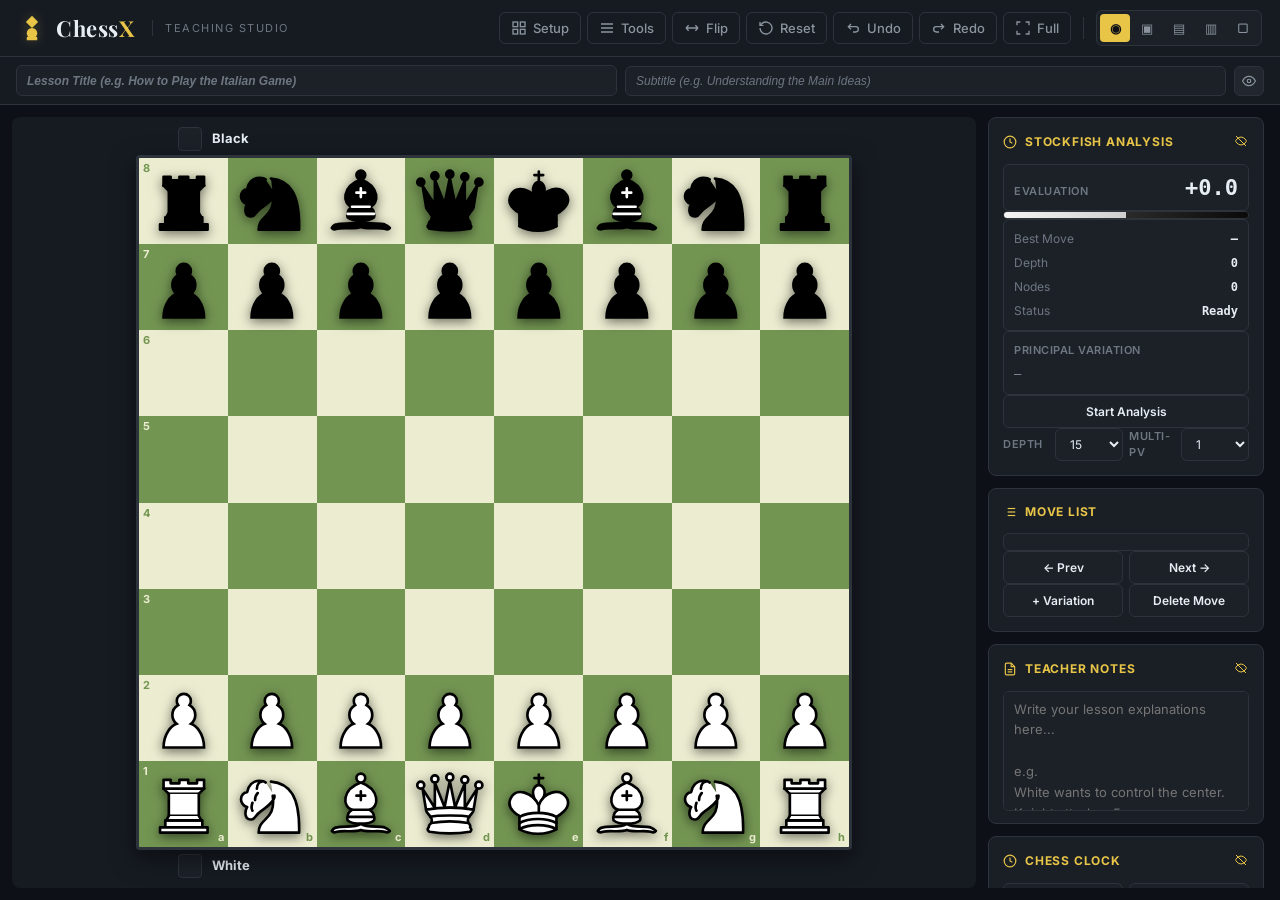
==== commit 83a88f88: "Major simplification of puzzle editor - makes puzzle creation actually simple - Date.now() collision" ====
--- a/index.html
+++ b/index.html
@@ -470,91 +470,85 @@
         <button id="btnQuickTest">▶ Test</button>
       </div>
       <div class="editor-row">
-        <label>Title</label>
-        <input type="text" id="puzzleTitle" placeholder="e.g. Fork the king and queen" />
-      </div>
-      <div class="editor-row">
-        <label>Question / Hint for Student</label>
-        <textarea id="puzzleDescription" rows="2" placeholder="What should the player do here?"></textarea>
-      </div>
-      <div class="editor-row">
-        <label>Solution (SAN moves, comma-separated)</label>
-        <input type="text" id="puzzleSolution" placeholder="e.g. Nxe5, Qh5+, Rd1" />
-      </div>
-      <div class="editor-row">
-        <label>Difficulty</label>
-        <select id="puzzleDifficulty">
-          <option value="1">★ Beginner</option>
-          <option value="2">★★ Easy</option>
-          <option value="3" selected>★★★ Medium</option>
-          <option value="4">★★★★ Hard</option>
-          <option value="5">★★★★★ Expert</option>
-        </select>
-      </div>
-      <div class="editor-row">
-        <label>Tags (comma-separated)</label>
-        <input type="text" id="puzzleTags" placeholder="e.g. mate, fork, endgame" />
-      </div>
-      <div class="editor-row">
-        <label>Starting Position (FEN)</label>
+        <label>Title <span class="optional-tag">(optional)</span></label>
+        <input type="text" id="puzzleTitle" placeholder="Auto-named if left blank" />
+      </div>
+      <div class="editor-row fen-row">
+        <label>Starting Position</label>
         <div class="fen-display" id="puzzleFenDisplay">No position set</div>
         <div class="fen-actions">
           <button class="btn-mini" id="btnCapturePosition" title="Capture current board position">📸 Capture</button>
           <button class="btn-mini" id="btnLoadPosition" title="Load this FEN to board">⬇ Load</button>
+          <button class="btn-mini" id="btnToggleInlineSetup" title="Show/hide position setup tools">⚙ Setup</button>
         </div>
         <textarea id="puzzleFen" rows="2" placeholder="FEN string..." style="display:none"></textarea>
-        <div class="position-setup-inline">
-          <div class="setup-toggle-row">
-            <button class="btn-mini toggle" id="btnToggleInlineSetup" title="Show/hide position setup tools">
-              ⚙ Position Setup Tools
-            </button>
-            <span class="setup-inline-hint">Click a piece, then click a square · drag pieces too · right-click to erase</span>
-          </div>
-          <div class="position-setup-body collapsed" id="inlineSetupBody">
-            <div class="setup-hint-mini" id="inlineSetupHint">Pick a piece from the rack or click a preset below</div>
-            <div class="setup-tools-mini">
-              <button class="btn-mini" id="btnInlineSetupUndo" title="Undo setup change">↶ Undo</button>
-              <button class="btn-mini" id="btnInlineSetupRedo" title="Redo setup change">↷ Redo</button>
-              <span class="piece-count-mini" id="inlinePieceCount" title="Pieces on board: white · black">0·0</span>
-              <span class="setup-spacer"></span>
-              <button class="btn-mini" id="btnInlineClearBoard" title="Empty the board">⌀ Empty</button>
-              <button class="btn-mini" id="btnInlineLoadStandard" title="Reset to starting position">↻ Start</button>
-            </div>
-            <div class="piece-rack-mini" id="inlinePieceRack">
-              <!-- Filled by JS — drag pieces or click to select -->
-            </div>
-            <div class="preset-row-mini">
-              <button class="preset-btn-mini" data-preset="standard" title="Standard starting position">Standard</button>
-              <button class="preset-btn-mini" data-preset="empty" title="Empty board">Empty</button>
-              <button class="preset-btn-mini" data-preset="kings" title="Just the two kings">K vs K</button>
-              <button class="preset-btn-mini" data-preset="endgame_kq" title="King + Queen vs King">K+Q vs K</button>
-              <button class="preset-btn-mini" data-preset="endgame_krk" title="King + Rook vs King">K+R vs K</button>
-              <button class="preset-btn-mini" data-preset="castling_test" title="Castling test position">Castling</button>
-            </div>
-            <button class="btn-primary-full btn-capture-mini" id="btnInlineCaptureToPuzzle" title="Use the current board position as this puzzle's starting position">
-              <svg width="14" height="14" viewBox="0 0 24 24" fill="currentColor"><polygon points="5 3 19 12 5 21 5 3"/></svg>
-              USE THIS POSITION FOR PUZZLE
-            </button>
-          </div>
-        </div>
-      </div>
-      <div class="editor-row chapter-select-row">
-        <label>Chapter</label>
-        <select id="puzzleChapterSelect">
-          <!-- Filled by JS -->
-        </select>
-      </div>
-      <button class="btn-primary-full" id="btnSavePuzzle" style="margin-top: 8px">
-        <svg width="14" height="14" viewBox="0 0 24 24" fill="none" stroke="currentColor" stroke-width="2"><path d="M19 21H5a2 2 0 0 1-2-2V5a2 2 0 0 1 2-2h11l5 5v11a2 2 0 0 1-2 2z"/><polyline points="17 21 17 13 7 13 7 21"/><polyline points="7 3 7 8 15 8"/></svg>
-        SAVE PUZZLE
-      </button>
-      <div class="row">
-        <button class="btn-ghost-full" id="btnNewPuzzle">+ New Puzzle</button>
-        <button class="btn-ghost-full" id="btnDeletePuzzle" title="Delete this puzzle">🗑 Delete</button>
-      </div>
-      <button class="btn-ghost-full" id="btnTestPuzzle" title="Try the puzzle from student perspective" style="margin-top: 4px">
-        ▶ Test as Student
-      </button>
+        <div class="position-setup-body collapsed" id="inlineSetupBody">
+          <div class="setup-hint-mini" id="inlineSetupHint">Pick a piece from the rack or click a preset below</div>
+          <div class="setup-tools-mini">
+            <button class="btn-mini" id="btnInlineSetupUndo" title="Undo setup change">↶ Undo</button>
+            <button class="btn-mini" id="btnInlineSetupRedo" title="Redo setup change">↷ Redo</button>
+            <span class="piece-count-mini" id="inlinePieceCount" title="Pieces on board: white · black">0·0</span>
+            <span class="setup-spacer"></span>
+            <button class="btn-mini" id="btnInlineClearBoard" title="Empty the board">⌀ Empty</button>
+            <button class="btn-mini" id="btnInlineLoadStandard" title="Reset to starting position">↻ Start</button>
+          </div>
+          <div class="piece-rack-mini" id="inlinePieceRack">
+            <!-- Filled by JS — drag pieces or click to select -->
+          </div>
+          <div class="preset-row-mini">
+            <button class="preset-btn-mini" data-preset="standard" title="Standard starting position">Standard</button>
+            <button class="preset-btn-mini" data-preset="empty" title="Empty board">Empty</button>
+            <button class="preset-btn-mini" data-preset="kings" title="Just the two kings">K vs K</button>
+            <button class="preset-btn-mini" data-preset="endgame_kq" title="King + Queen vs King">K+Q vs K</button>
+            <button class="preset-btn-mini" data-preset="endgame_krk" title="King + Rook vs King">K+R vs K</button>
+            <button class="preset-btn-mini" data-preset="castling_test" title="Castling test position">Castling</button>
+          </div>
+          <button class="btn-primary-full btn-capture-mini" id="btnInlineCaptureToPuzzle" title="Use the current board position as this puzzle's starting position">
+            <svg width="14" height="14" viewBox="0 0 24 24" fill="currentColor"><polygon points="5 3 19 12 5 21 5 3"/></svg>
+            USE THIS POSITION FOR PUZZLE
+          </button>
+        </div>
+      </div>
+      <button class="btn-save-puzzle-big" id="btnSavePuzzle">
+        <svg width="16" height="16" viewBox="0 0 24 24" fill="none" stroke="currentColor" stroke-width="2.5"><path d="M19 21H5a2 2 0 0 1-2-2V5a2 2 0 0 1 2-2h11l5 5v11a2 2 0 0 1-2 2z"/><polyline points="17 21 17 13 7 13 7 21"/><polyline points="7 3 7 8 15 8"/></svg>
+        <span class="save-text">SAVE PUZZLE</span>
+      </button>
+      <div class="puzzle-editor-bottom-row">
+        <button class="btn-mini-secondary" id="btnNewPuzzle">+ New</button>
+        <button class="btn-mini-secondary" id="btnDeletePuzzle" title="Delete this puzzle">🗑 Delete</button>
+        <button class="btn-mini-secondary" id="btnTestPuzzle" title="Try the puzzle from student perspective">▶ Test</button>
+      </div>
+      <details class="advanced-fields">
+        <summary>⚙ Advanced (optional)</summary>
+        <div class="editor-row">
+          <label>Question / Hint for Student</label>
+          <textarea id="puzzleDescription" rows="2" placeholder="What should the player do here?"></textarea>
+        </div>
+        <div class="editor-row">
+          <label>Solution (SAN moves)</label>
+          <input type="text" id="puzzleSolution" placeholder="e.g. Nxe5, Qh5+, Rd1" />
+        </div>
+        <div class="editor-row">
+          <label>Difficulty</label>
+          <select id="puzzleDifficulty">
+            <option value="1">★ Beginner</option>
+            <option value="2">★★ Easy</option>
+            <option value="3" selected>★★★ Medium</option>
+            <option value="4">★★★★ Hard</option>
+            <option value="5">★★★★★ Expert</option>
+          </select>
+        </div>
+        <div class="editor-row">
+          <label>Tags</label>
+          <input type="text" id="puzzleTags" placeholder="e.g. mate, fork, endgame" />
+        </div>
+        <div class="editor-row chapter-select-row">
+          <label>Chapter</label>
+          <select id="puzzleChapterSelect">
+            <!-- Filled by JS -->
+          </select>
+        </div>
+      </details>
     </div>
 
     <!-- Lesson Save/Load -->
--- a/styles.css
+++ b/styles.css
@@ -182,8 +182,15 @@
    LESSON HEADER
    ============================================ */
 .lesson-header {
-  display: none; /* Hidden to maximize board space — focus on the chess board */
-}
+  display: flex;
+  align-items: center;
+  gap: 8px;
+  padding: 8px 16px;
+  background: var(--bg-secondary);
+  border-bottom: 1px solid var(--border);
+}
+
+body.title-hidden .lesson-header { display: none; }
 
 .lesson-title {
   flex: 1;
@@ -1509,24 +1516,27 @@
   border-radius: 8px;
 }
 .chapter-actions {
-  display: none;
+  display: flex;
   gap: 2px;
 }
 .library-chapter-header:hover .chapter-actions {
-  display: flex;
+  background: rgba(232, 197, 71, 0.1);
 }
 .chapter-action {
   background: transparent;
-  border: none;
-  color: var(--text-muted);
-  cursor: pointer;
-  font-size: 11px;
-  padding: 1px 4px;
-  border-radius: 3px;
+  border: 1px solid var(--border);
+  color: var(--text-secondary);
+  cursor: pointer;
+  font-size: 12px;
+  padding: 2px 6px;
+  border-radius: 4px;
+  font-weight: 600;
+  transition: var(--transition);
 }
 .chapter-action:hover {
-  background: var(--bg-tertiary);
-  color: var(--text-primary);
+  background: var(--accent);
+  color: var(--bg-primary);
+  border-color: var(--accent);
 }
 
 .library-puzzles {
@@ -1571,21 +1581,27 @@
   white-space: nowrap;
 }
 .puzzle-actions {
-  display: none;
+  display: flex;
+  gap: 4px;
 }
 .library-puzzle:hover .puzzle-actions {
-  display: flex;
+  background: rgba(239, 68, 68, 0.08);
 }
 .puzzle-action {
   background: transparent;
-  border: none;
-  color: var(--text-muted);
-  cursor: pointer;
-  font-size: 10px;
-  padding: 0 3px;
+  border: 1px solid var(--border);
+  color: var(--text-secondary);
+  cursor: pointer;
+  font-size: 11px;
+  padding: 1px 5px;
+  border-radius: 3px;
+  font-weight: 600;
+  transition: var(--transition);
 }
 .puzzle-action:hover {
-  color: var(--text-primary);
+  background: #ef4444;
+  color: white;
+  border-color: #ef4444;
 }
 
 /* ============================================
@@ -1593,6 +1609,102 @@
    ============================================ */
 .editor-row {
   margin-bottom: 8px;
+}
+.optional-tag {
+  color: var(--text-muted);
+  font-size: 9px;
+  font-weight: 400;
+  margin-left: 6px;
+  font-style: italic;
+  text-transform: none;
+  letter-spacing: 0;
+}
+.fen-row {
+  border: 1px solid var(--border);
+  border-radius: 6px;
+  padding: 8px;
+  background: var(--bg-tertiary);
+  margin-bottom: 10px;
+}
+.btn-save-puzzle-big {
+  width: 100%;
+  background: linear-gradient(135deg, var(--accent) 0%, #d4af30 100%);
+  color: var(--bg-primary);
+  border: none;
+  padding: 14px;
+  border-radius: 8px;
+  cursor: pointer;
+  font-size: 14px;
+  font-weight: 800;
+  letter-spacing: 1.2px;
+  transition: var(--transition);
+  font-family: inherit;
+  display: flex;
+  align-items: center;
+  justify-content: center;
+  gap: 8px;
+  margin-top: 8px;
+  margin-bottom: 8px;
+  text-transform: uppercase;
+  box-shadow: 0 2px 12px rgba(232, 197, 71, 0.3);
+}
+.btn-save-puzzle-big:hover {
+  background: linear-gradient(135deg, var(--accent-hover) 0%, #e8c547 100%);
+  transform: translateY(-1px);
+  box-shadow: 0 4px 18px rgba(232, 197, 71, 0.45);
+}
+.btn-save-puzzle-big:active {
+  transform: translateY(0);
+}
+.puzzle-editor-bottom-row {
+  display: flex;
+  gap: 6px;
+  margin-bottom: 8px;
+}
+.puzzle-editor-bottom-row button {
+  flex: 1;
+  background: var(--bg-tertiary);
+  border: 1px solid var(--border);
+  color: var(--text-secondary);
+  padding: 6px 8px;
+  border-radius: 4px;
+  font-size: 11px;
+  font-weight: 600;
+  cursor: pointer;
+  font-family: inherit;
+  transition: var(--transition);
+}
+.puzzle-editor-bottom-row button:hover {
+  background: var(--bg-elevated);
+  color: var(--text-primary);
+}
+.advanced-fields {
+  margin-top: 8px;
+  border-top: 1px dashed var(--border);
+  padding-top: 8px;
+}
+.advanced-fields summary {
+  cursor: pointer;
+  color: var(--text-muted);
+  font-size: 11px;
+  font-weight: 600;
+  text-transform: uppercase;
+  letter-spacing: 0.5px;
+  padding: 6px 4px;
+  border-radius: 4px;
+  user-select: none;
+  transition: var(--transition);
+}
+.advanced-fields summary:hover {
+  color: var(--accent);
+  background: var(--bg-tertiary);
+}
+.advanced-fields[open] summary {
+  color: var(--accent);
+  margin-bottom: 8px;
+}
+.advanced-fields .editor-row {
+  margin-top: 8px;
 }
 .editor-row .small-label {
   display: block;
@@ -1671,21 +1783,20 @@
   border-radius: 4px;
 }
 
-/* Authoring toolbar floating over the board */
+/* Authoring toolbar — sits BELOW the board, never overlaps board squares */
 .authoring-toolbar {
-  position: absolute;
-  top: 50px;
-  left: 50%;
-  transform: translateX(-50%);
   display: none;
   align-items: center;
+  justify-content: center;
+  flex-wrap: wrap;
   gap: 6px;
   background: rgba(13, 17, 23, 0.95);
   border: 1px solid var(--accent);
-  padding: 6px 12px;
-  border-radius: 999px;
-  z-index: 60;
-  box-shadow: 0 4px 20px rgba(0, 0, 0, 0.5);
+  padding: 8px 12px;
+  border-radius: 8px;
+  margin-top: 10px;
+  box-shadow: 0 2px 12px rgba(0, 0, 0, 0.4);
+  align-self: center;
 }
 
 body[data-authoring="true"] .authoring-toolbar {
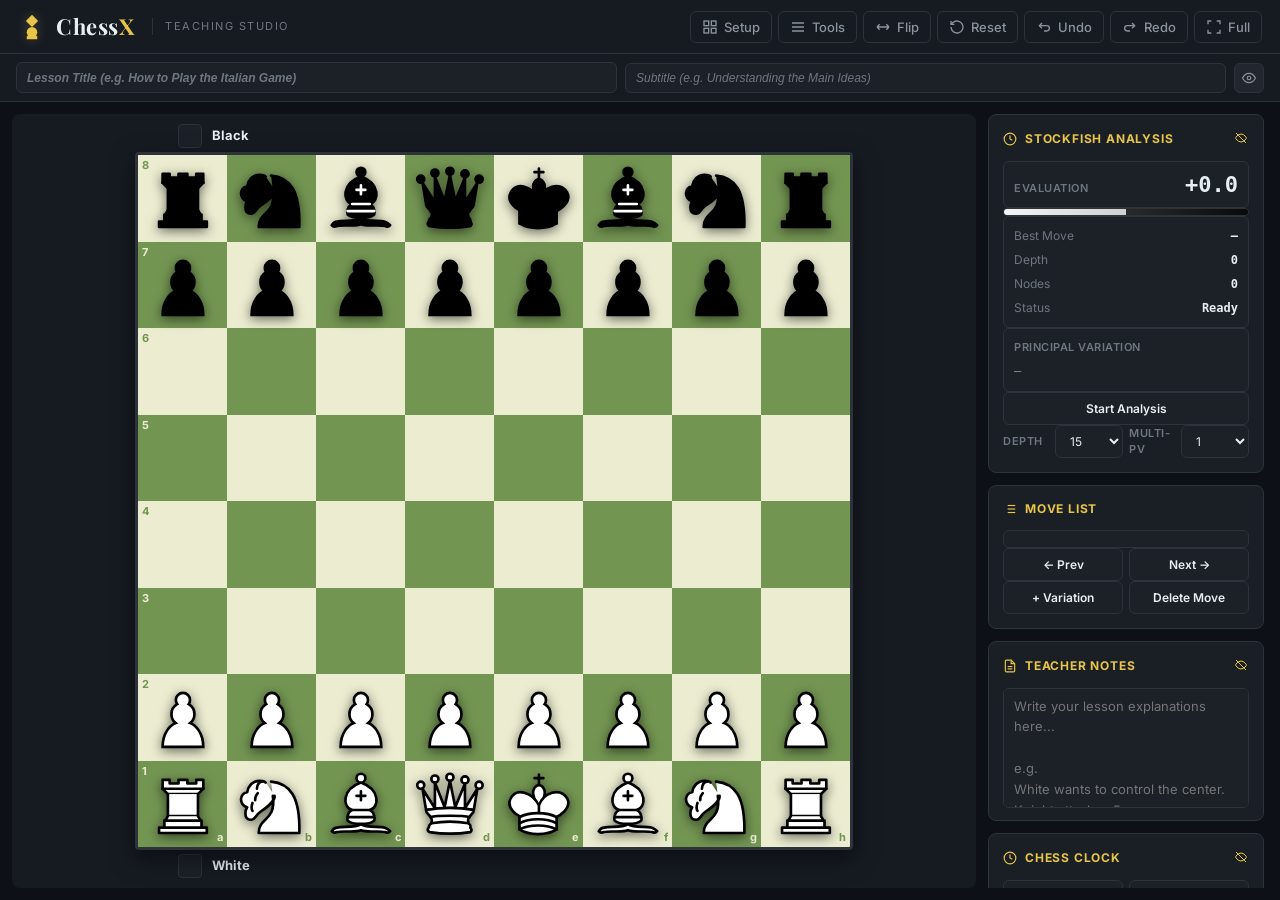
==== commit 15e7abbc: "Remove layout switcher buttons (◉▣▤▥▢) from topbar - they didn't do anything useful" ====
--- a/index.html
+++ b/index.html
@@ -33,16 +33,6 @@
     <button class="btn-ghost" id="btnUndo" title="Undo (Ctrl+Z)"><svg width="16" height="16" viewBox="0 0 24 24" fill="none" stroke="currentColor" stroke-width="2"><path d="M9 14l-4-4 4-4"/><path d="M5 10h11a4 4 0 0 1 0 8h-4"/></svg><span>Undo</span></button>
     <button class="btn-ghost" id="btnRedo" title="Redo (Ctrl+Y)"><svg width="16" height="16" viewBox="0 0 24 24" fill="none" stroke="currentColor" stroke-width="2"><path d="M15 14l4-4-4-4"/><path d="M19 10H8a4 4 0 0 0 0 8h4"/></svg><span>Redo</span></button>
     <button class="btn-ghost" id="btnFullscreen" title="Fullscreen"><svg width="16" height="16" viewBox="0 0 24 24" fill="none" stroke="currentColor" stroke-width="2"><path d="M3 8V3h5M21 8V3h-5M3 16v5h5M21 16v5h-5"/></svg><span>Full</span></button>
-
-    <div class="divider"></div>
-
-    <div class="layout-switch">
-      <button class="layout-btn active" data-layout="focus" title="Focus Mode (Board + Analysis)">◉</button>
-      <button class="layout-btn" data-layout="board" title="Board Only">▣</button>
-      <button class="layout-btn" data-layout="moves" title="Board + Moves">▤</button>
-      <button class="layout-btn" data-layout="explain" title="Board + Notes">▥</button>
-      <button class="layout-btn" data-layout="present" title="Presentation">▢</button>
-    </div>
   </nav>
 </header>
 <section class="lesson-header" id="lessonHeader">
--- a/styles.css
+++ b/styles.css
@@ -151,32 +151,6 @@
 }
 
 .btn-ghost svg { stroke: currentColor; }
-
-/* Layout switcher */
-.layout-switch {
-  display: flex;
-  gap: 2px;
-  background: var(--bg-tertiary);
-  padding: 3px;
-  border-radius: var(--radius-sm);
-  border: 1px solid var(--border);
-}
-
-.layout-btn {
-  width: 30px;
-  height: 28px;
-  background: transparent;
-  border: none;
-  color: var(--text-secondary);
-  cursor: pointer;
-  border-radius: 4px;
-  font-size: 13px;
-  transition: var(--transition);
-  font-family: inherit;
-}
-
-.layout-btn:hover { background: var(--bg-elevated); color: var(--text-primary); }
-.layout-btn.active { background: var(--accent); color: var(--bg-primary); font-weight: 700; }
 
 /* ============================================
    LESSON HEADER
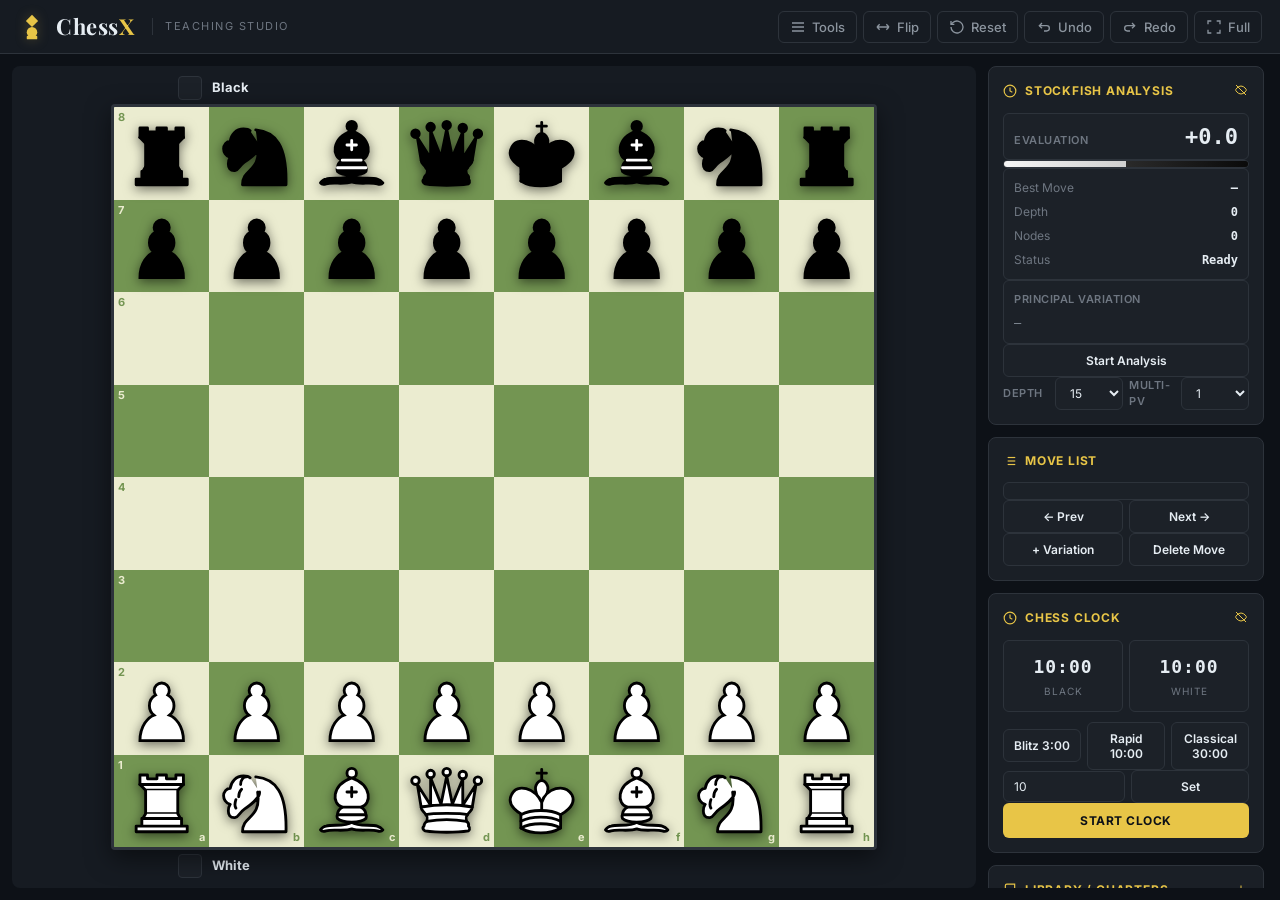
==== commit 2ea97f77: "Remove unused features: lesson header, setup button, teacher notes, bookmarks, lesson panel Removed " ====
--- a/index.html
+++ b/index.html
@@ -26,7 +26,6 @@
   </div>
 
   <nav class="topbar-actions">
-    <button class="btn-ghost" id="btnToggleSetup" title="Setup Mode (E)"><svg width="16" height="16" viewBox="0 0 24 24" fill="none" stroke="currentColor" stroke-width="2"><rect x="3" y="3" width="7" height="7"/><rect x="14" y="3" width="7" height="7"/><rect x="14" y="14" width="7" height="7"/><rect x="3" y="14" width="7" height="7"/></svg><span>Setup</span></button>
     <button class="btn-ghost" id="btnToggleLeftSidebar" title="Toggle Tools (T)"><svg width="16" height="16" viewBox="0 0 24 24" fill="none" stroke="currentColor" stroke-width="2"><path d="M3 6h18M3 12h18M3 18h18"/></svg><span>Tools</span></button>
     <button class="btn-ghost" id="btnFlip" title="Flip Board (F)"><svg width="16" height="16" viewBox="0 0 24 24" fill="none" stroke="currentColor" stroke-width="2"><path d="M3 12h18M3 12l4-4M3 12l4 4M21 12l-4-4M21 12l-4 4"/></svg><span>Flip</span></button>
     <button class="btn-ghost" id="btnReset" title="Reset (R)"><svg width="16" height="16" viewBox="0 0 24 24" fill="none" stroke="currentColor" stroke-width="2"><path d="M3 12a9 9 0 1 0 3-6.7L3 8"/><path d="M3 3v5h5"/></svg><span>Reset</span></button>
@@ -35,11 +34,6 @@
     <button class="btn-ghost" id="btnFullscreen" title="Fullscreen"><svg width="16" height="16" viewBox="0 0 24 24" fill="none" stroke="currentColor" stroke-width="2"><path d="M3 8V3h5M21 8V3h-5M3 16v5h5M21 16v5h-5"/></svg><span>Full</span></button>
   </nav>
 </header>
-<section class="lesson-header" id="lessonHeader">
-  <input type="text" class="lesson-title" id="lessonTitle" placeholder="Lesson Title (e.g. How to Play the Italian Game)" />
-  <input type="text" class="lesson-subtitle" id="lessonSubtitle" placeholder="Subtitle (e.g. Understanding the Main Ideas)" />
-  <button class="btn-icon" id="btnToggleTitle" title="Hide Title"><svg width="14" height="14" viewBox="0 0 24 24" fill="none" stroke="currentColor" stroke-width="2"><path d="M1 12s4-8 11-8 11 8 11 8-4 8-11 8-11-8-11-8z"/><circle cx="12" cy="12" r="3"/></svg></button>
-</section>
 
 <!-- ================= MAIN LAYOUT ================= -->
 <main class="layout" id="layout" data-layout="focus">
@@ -168,19 +162,6 @@
         <button class="btn-ghost-full" id="btnLoadFen">Load FEN</button>
         <button class="btn-ghost-full" id="btnCopyFen">Copy</button>
       </div>
-    </div>
-
-    <div class="panel">
-      <div class="panel-title">
-        <svg width="14" height="14" viewBox="0 0 24 24" fill="none" stroke="currentColor" stroke-width="2"><path d="M19 21l-7-5-7 5V5a2 2 0 0 1 2-2h10a2 2 0 0 1 2 2z"/></svg>
-        Bookmarks
-      </div>
-      <div id="bookmarkList" class="bookmark-list"></div>
-      <div class="row">
-        <button class="btn-ghost-full" id="btnPrevBookmark" title="Previous (P)">← Prev</button>
-        <button class="btn-ghost-full" id="btnNextBookmark" title="Next (N)">Next →</button>
-      </div>
-      <button class="btn-primary-full" id="btnSaveBookmark">+ Save Position</button>
     </div>
 
     <div class="panel">
@@ -380,18 +361,6 @@
       </div>
     </div>
 
-    <!-- Teacher Notes -->
-    <div class="panel" id="notesPanel">
-      <div class="panel-title">
-        <svg width="14" height="14" viewBox="0 0 24 24" fill="none" stroke="currentColor" stroke-width="2"><path d="M14 2H6a2 2 0 0 0-2 2v16a2 2 0 0 0 2 2h12a2 2 0 0 0 2-2V8z"/><polyline points="14 2 14 8 20 8"/><line x1="16" y1="13" x2="8" y2="13"/><line x1="16" y1="17" x2="8" y2="17"/></svg>
-        Teacher Notes
-        <button class="btn-icon-mini" id="btnToggleNotes" title="Hide Notes">
-          <svg width="12" height="12" viewBox="0 0 24 24" fill="none" stroke="currentColor" stroke-width="2"><path d="M1 12s4-8 11-8 11 8 11 8-4 8-11 8-11-8-11-8z"/><line x1="2" y1="2" x2="22" y2="22"/></svg>
-        </button>
-      </div>
-      <textarea id="teacherNotes" placeholder="Write your lesson explanations here...&#10;&#10;e.g.&#10;White wants to control the center.&#10;Knight attacks e5.&#10;Black should castle."></textarea>
-    </div>
-
     <!-- Chess Clock -->
     <div class="panel" id="clockPanel">
       <div class="panel-title">
@@ -541,22 +510,6 @@
       </details>
     </div>
 
-    <!-- Lesson Save/Load -->
-    <div class="panel" id="lessonPanel">
-      <div class="panel-title">
-        <svg width="14" height="14" viewBox="0 0 24 24" fill="none" stroke="currentColor" stroke-width="2"><path d="M19 21H5a2 2 0 0 1-2-2V5a2 2 0 0 1 2-2h11l5 5v11a2 2 0 0 1-2 2z"/><polyline points="17 21 17 13 7 13 7 21"/><polyline points="7 3 7 8 15 8"/></svg>
-        Lesson
-      </div>
-      <div class="row">
-        <button class="btn-primary-full" id="btnSaveLesson">Save Lesson</button>
-        <button class="btn-ghost-full" id="btnLoadLesson">Load</button>
-      </div>
-      <div class="row">
-        <button class="btn-ghost-full" id="btnExportPgn">Export PGN</button>
-        <button class="btn-ghost-full" id="btnImportLesson">Import</button>
-      </div>
-      <input type="file" id="fileInput" accept=".json,.pgn" style="display:none" />
-    </div>
   </aside>
 </main>
 
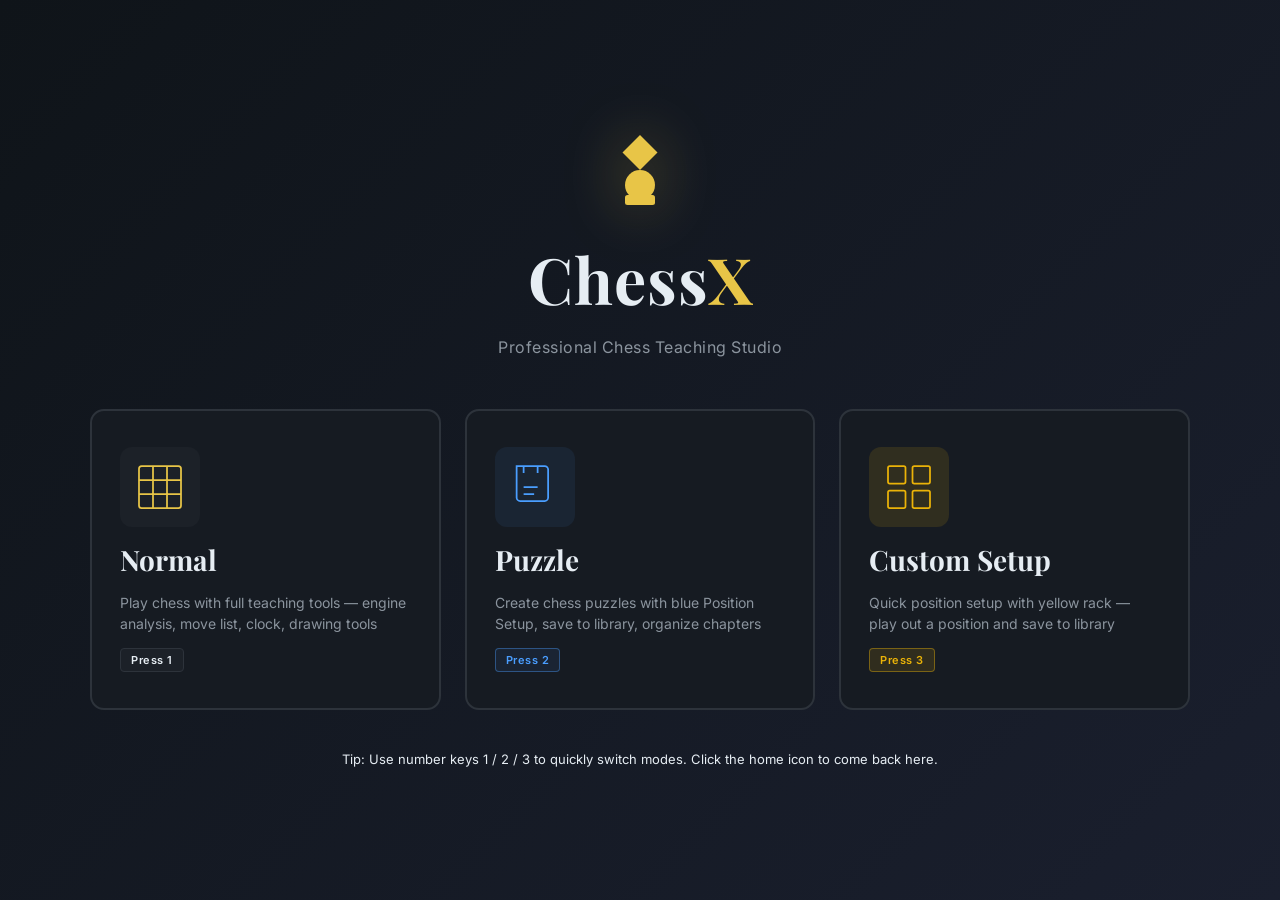
==== commit 6cd63d77: "Add 3-mode picker with front page User wanted 3 distinct modes accessible from a mode picker: 1. Nor" ====
--- a/index.html
+++ b/index.html
@@ -16,6 +16,9 @@
 <!-- ================= TOP BAR ================= -->
 <header class="topbar" id="topbar">
   <div class="brand">
+    <button class="btn-ghost btn-home" id="btnHome" title="Home / Mode Picker (H)">
+      <svg width="16" height="16" viewBox="0 0 24 24" fill="none" stroke="currentColor" stroke-width="2"><path d="M3 12l9-9 9 9M5 10v10h14V10"/></svg>
+    </button>
     <svg class="brand-icon" viewBox="0 0 32 32" width="28" height="28">
       <path d="M16 2 L9 9 L16 16 L23 9 Z" fill="#e8c547"/>
       <circle cx="16" cy="22" r="6" fill="#e8c547"/>
@@ -23,6 +26,7 @@
     </svg>
     <span class="brand-name">Chess<span>X</span></span>
     <span class="brand-tag">Teaching Studio</span>
+    <span class="mode-indicator" id="modeIndicator"></span>
   </div>
 
   <nav class="topbar-actions">
@@ -35,12 +39,102 @@
   </nav>
 </header>
 
+<!-- ================= FRONT PAGE / MODE PICKER ================= -->
+<div class="front-page" id="frontPage">
+  <div class="front-page-inner">
+    <div class="front-page-logo">
+      <svg viewBox="0 0 64 64" width="80" height="80">
+        <path d="M32 4 L18 18 L32 32 L46 18 Z" fill="#e8c547"/>
+        <circle cx="32" cy="44" r="12" fill="#e8c547"/>
+        <rect x="20" y="52" width="24" height="8" rx="2" fill="#e8c547"/>
+      </svg>
+      <h1 class="front-page-title">Chess<span>X</span></h1>
+      <p class="front-page-tagline">Professional Chess Teaching Studio</p>
+    </div>
+
+    <div class="mode-cards">
+      <button class="mode-card mode-card-normal" id="modeCardNormal" data-mode="normal">
+        <div class="mode-card-icon">
+          <svg viewBox="0 0 64 64" width="56" height="56" fill="none" stroke="currentColor" stroke-width="2">
+            <rect x="8" y="8" width="48" height="48" rx="3"/>
+            <path d="M8 24h48M8 40h48M24 8v48M40 8v48"/>
+          </svg>
+        </div>
+        <h2 class="mode-card-title">Normal</h2>
+        <p class="mode-card-desc">Play chess with full teaching tools — engine analysis, move list, clock, drawing tools</p>
+        <span class="mode-card-hotkey">Press 1</span>
+      </button>
+
+      <button class="mode-card mode-card-puzzle" id="modeCardPuzzle" data-mode="puzzle">
+        <div class="mode-card-icon">
+          <svg viewBox="0 0 64 64" width="56" height="56" fill="none" stroke="currentColor" stroke-width="2">
+            <path d="M11 8h32a4 4 0 0 1 4 4v32a4 4 0 0 1-4 4H15a4 4 0 0 1-4-4V8z"/>
+            <path d="M19 8v8M35 8v8M19 32h16M19 40h12"/>
+          </svg>
+        </div>
+        <h2 class="mode-card-title">Puzzle</h2>
+        <p class="mode-card-desc">Create chess puzzles with blue Position Setup, save to library, organize chapters</p>
+        <span class="mode-card-hotkey">Press 2</span>
+      </button>
+
+      <button class="mode-card mode-card-setup" id="modeCardSetup" data-mode="setup">
+        <div class="mode-card-icon">
+          <svg viewBox="0 0 64 64" width="56" height="56" fill="none" stroke="currentColor" stroke-width="2">
+            <rect x="8" y="8" width="20" height="20" rx="2"/>
+            <rect x="36" y="8" width="20" height="20" rx="2"/>
+            <rect x="8" y="36" width="20" height="20" rx="2"/>
+            <rect x="36" y="36" width="20" height="20" rx="2"/>
+          </svg>
+        </div>
+        <h2 class="mode-card-title">Custom Setup</h2>
+        <p class="mode-card-desc">Quick position setup with yellow rack — play out a position and save to library</p>
+        <span class="mode-card-hotkey">Press 3</span>
+      </button>
+    </div>
+
+    <div class="front-page-footer">
+      <p>Tip: Use number keys 1 / 2 / 3 to quickly switch modes. Click the home icon to come back here.</p>
+    </div>
+  </div>
+</div>
+
 <!-- ================= MAIN LAYOUT ================= -->
 <main class="layout" id="layout" data-layout="focus">
 
   <!-- LEFT SIDEBAR: Teaching Tools -->
   <aside class="sidebar sidebar-left" id="leftSidebar">
-    <div class="panel">
+    <!-- PUZZLE MODE POSITION SETUP (only visible in authoring mode) -->
+    <div class="panel puzzle-mode-only" id="puzzleLeftPanel">
+      <div class="panel-title panel-title-blue">
+        <svg width="14" height="14" viewBox="0 0 24 24" fill="none" stroke="currentColor" stroke-width="2"><rect x="3" y="3" width="7" height="7"/><rect x="14" y="3" width="7" height="7"/><rect x="14" y="14" width="7" height="7"/><rect x="3" y="14" width="7" height="7"/></svg>
+        Position Setup <span class="editor-subtitle">(puzzle only)</span>
+      </div>
+      <div class="pe-setup-hint" id="peSetupHint">Click a piece → click a square · drag pieces too · right-click to erase</div>
+      <div class="pe-setup-controls">
+        <button class="pe-mini" id="btnPEUndo" title="Undo">↶ Undo</button>
+        <button class="pe-mini" id="btnPERedo" title="Redo">↷ Redo</button>
+        <span class="pe-piece-count" id="pePieceCount">0·0</span>
+        <button class="pe-mini" id="btnPEEmpty" title="Empty board">⌀ Empty</button>
+        <button class="pe-mini" id="btnPEStart" title="Reset to standard">↻ Start</button>
+      </div>
+      <div class="pe-piece-rack" id="pePieceRack">
+        <!-- Filled by JS -->
+      </div>
+      <div class="pe-presets">
+        <button class="pe-preset" data-preset="standard">Standard</button>
+        <button class="pe-preset" data-preset="empty">Empty</button>
+        <button class="pe-preset" data-preset="kings">K vs K</button>
+        <button class="pe-preset" data-preset="endgame_kq">K+Q vs K</button>
+        <button class="pe-preset" data-preset="endgame_krk">K+R vs K</button>
+        <button class="pe-preset" data-preset="castling_test">Castling</button>
+      </div>
+      <button class="pe-btn-capture" id="btnPEUseForPuzzle" title="Use this setup as the puzzle's starting position">
+        <svg width="14" height="14" viewBox="0 0 24 24" fill="currentColor"><polygon points="5 3 19 12 5 21 5 3"/></svg>
+        USE THIS POSITION FOR PUZZLE
+      </button>
+    </div>
+
+    <div class="panel" id="drawingToolsPanel">
       <div class="panel-title">
         <svg width="14" height="14" viewBox="0 0 24 24" fill="none" stroke="currentColor" stroke-width="2"><path d="M12 19l7-7 3 3-7 7-3-3z"/><path d="M18 13l-1.5-7.5L2 2l3.5 14.5L13 18l5-5z"/><path d="M2 2l7.586 7.586"/><circle cx="11" cy="11" r="2"/></svg>
         Drawing Tools
@@ -87,7 +181,7 @@
       </button>
     </div>
 
-    <div class="panel">
+    <div class="panel" id="yellowPositionSetupPanel">
       <div class="panel-title">
         <svg width="14" height="14" viewBox="0 0 24 24" fill="none" stroke="currentColor" stroke-width="2"><rect x="3" y="3" width="7" height="7"/><rect x="14" y="3" width="7" height="7"/><rect x="14" y="14" width="7" height="7"/><rect x="3" y="14" width="7" height="7"/></svg>
         Position Setup
@@ -152,7 +246,7 @@
       </div>
     </div>
 
-    <div class="panel">
+    <div class="panel" id="yellowFenPanel">
       <div class="panel-title">
         <svg width="14" height="14" viewBox="0 0 24 24" fill="none" stroke="currentColor" stroke-width="2"><polyline points="16 18 22 12 16 6"/><polyline points="8 6 2 12 8 18"/></svg>
         FEN
@@ -164,7 +258,7 @@
       </div>
     </div>
 
-    <div class="panel">
+    <div class="panel" id="themesPanel">
       <div class="panel-title">
         <svg width="14" height="14" viewBox="0 0 24 24" fill="none" stroke="currentColor" stroke-width="2"><rect x="2" y="3" width="20" height="14" rx="2"/><line x1="8" y1="21" x2="16" y2="21"/><line x1="12" y1="17" x2="12" y2="21"/></svg>
         Themes
@@ -414,82 +508,71 @@
       <input type="file" id="libraryFileInput" accept=".json" style="display:none" />
     </div>
 
-    <!-- Puzzle Editor (current puzzle being authored) -->
-    <div class="panel" id="puzzleEditorPanel">
-      <div class="panel-title">
-        <svg width="14" height="14" viewBox="0 0 24 24" fill="none" stroke="currentColor" stroke-width="2"><circle cx="12" cy="12" r="10"/><circle cx="12" cy="12" r="3"/></svg>
+    <!-- PUZZLE EDITOR (blue accent - distinct from left Position Setup) -->
+    <div class="panel puzzle-editor-panel" id="puzzleEditorPanel">
+      <div class="panel-title panel-title-blue">
+        <svg width="14" height="14" viewBox="0 0 24 24" fill="none" stroke="currentColor" stroke-width="2"><path d="M11 4H4a2 2 0 0 0-2 2v14a2 2 0 0 0 2 2h14a2 2 0 0 0 2-2v-7"/><path d="M18.5 2.5a2.121 2.121 0 0 1 3 3L12 15l-4 1 1-4 9.5-9.5z"/></svg>
         Puzzle Editor
-        <button class="btn-icon-mini" id="btnToggleAuthoring" title="Enter Authoring Mode (P)">
-          <svg width="12" height="12" viewBox="0 0 24 24" fill="none" stroke="currentColor" stroke-width="2"><path d="M12 2v6M12 16v6M2 12h6M16 12h6"/><circle cx="12" cy="12" r="3"/></svg>
-        </button>
-      </div>
-      <div class="quick-actions">
-        <button id="btnQuickChapter">+ Chapter</button>
-        <button id="btnQuickPuzzle">+ Puzzle</button>
-        <button id="btnQuickTest">▶ Test</button>
-      </div>
-      <div class="editor-row">
+        <span class="editor-subtitle">separate from Position Setup</span>
+      </div>
+
+      <!-- Quick action row at top -->
+      <div class="pe-quick-actions">
+        <button class="pe-action pe-action-primary" id="btnQuickPuzzle" title="Create new puzzle">
+          <span class="pe-action-icon">+</span> New Puzzle
+        </button>
+        <button class="pe-action" id="btnQuickChapter" title="Create new chapter">
+          <span class="pe-action-icon">+</span> Chapter
+        </button>
+        <button class="pe-action" id="btnQuickTest" title="Test puzzle as student">
+          <span class="pe-action-icon">▶</span> Test
+        </button>
+      </div>
+
+      <!-- Title field -->
+      <div class="pe-row">
         <label>Title <span class="optional-tag">(optional)</span></label>
-        <input type="text" id="puzzleTitle" placeholder="Auto-named if left blank" />
-      </div>
-      <div class="editor-row fen-row">
-        <label>Starting Position</label>
-        <div class="fen-display" id="puzzleFenDisplay">No position set</div>
-        <div class="fen-actions">
-          <button class="btn-mini" id="btnCapturePosition" title="Capture current board position">📸 Capture</button>
-          <button class="btn-mini" id="btnLoadPosition" title="Load this FEN to board">⬇ Load</button>
-          <button class="btn-mini" id="btnToggleInlineSetup" title="Show/hide position setup tools">⚙ Setup</button>
-        </div>
-        <textarea id="puzzleFen" rows="2" placeholder="FEN string..." style="display:none"></textarea>
-        <div class="position-setup-body collapsed" id="inlineSetupBody">
-          <div class="setup-hint-mini" id="inlineSetupHint">Pick a piece from the rack or click a preset below</div>
-          <div class="setup-tools-mini">
-            <button class="btn-mini" id="btnInlineSetupUndo" title="Undo setup change">↶ Undo</button>
-            <button class="btn-mini" id="btnInlineSetupRedo" title="Redo setup change">↷ Redo</button>
-            <span class="piece-count-mini" id="inlinePieceCount" title="Pieces on board: white · black">0·0</span>
-            <span class="setup-spacer"></span>
-            <button class="btn-mini" id="btnInlineClearBoard" title="Empty the board">⌀ Empty</button>
-            <button class="btn-mini" id="btnInlineLoadStandard" title="Reset to starting position">↻ Start</button>
-          </div>
-          <div class="piece-rack-mini" id="inlinePieceRack">
-            <!-- Filled by JS — drag pieces or click to select -->
-          </div>
-          <div class="preset-row-mini">
-            <button class="preset-btn-mini" data-preset="standard" title="Standard starting position">Standard</button>
-            <button class="preset-btn-mini" data-preset="empty" title="Empty board">Empty</button>
-            <button class="preset-btn-mini" data-preset="kings" title="Just the two kings">K vs K</button>
-            <button class="preset-btn-mini" data-preset="endgame_kq" title="King + Queen vs King">K+Q vs K</button>
-            <button class="preset-btn-mini" data-preset="endgame_krk" title="King + Rook vs King">K+R vs K</button>
-            <button class="preset-btn-mini" data-preset="castling_test" title="Castling test position">Castling</button>
-          </div>
-          <button class="btn-primary-full btn-capture-mini" id="btnInlineCaptureToPuzzle" title="Use the current board position as this puzzle's starting position">
-            <svg width="14" height="14" viewBox="0 0 24 24" fill="currentColor"><polygon points="5 3 19 12 5 21 5 3"/></svg>
-            USE THIS POSITION FOR PUZZLE
-          </button>
-        </div>
-      </div>
-      <button class="btn-save-puzzle-big" id="btnSavePuzzle">
+        <input type="text" id="puzzleTitle" placeholder="Auto-named if left blank" class="pe-input" />
+      </div>
+
+      <!-- Starting Position display -->
+      <div class="pe-row">
+        <label>Starting Position (FEN)</label>
+        <div class="pe-fen-display" id="puzzleFenDisplay">No position set</div>
+        <div class="pe-fen-actions">
+          <button class="pe-mini" id="btnPECaptureBoard" title="Capture current board as puzzle position">📸 Capture Board</button>
+          <button class="pe-mini" id="btnPELoadToBoard" title="Load puzzle position to board">⬇ Load to Board</button>
+        </div>
+        <textarea id="puzzleFen" rows="1" placeholder="FEN string..." style="display:none"></textarea>
+      </div>
+
+      <!-- BIG PRIMARY SAVE BUTTON -->
+      <button class="pe-btn-save" id="btnSavePuzzle">
         <svg width="16" height="16" viewBox="0 0 24 24" fill="none" stroke="currentColor" stroke-width="2.5"><path d="M19 21H5a2 2 0 0 1-2-2V5a2 2 0 0 1 2-2h11l5 5v11a2 2 0 0 1-2 2z"/><polyline points="17 21 17 13 7 13 7 21"/><polyline points="7 3 7 8 15 8"/></svg>
-        <span class="save-text">SAVE PUZZLE</span>
-      </button>
-      <div class="puzzle-editor-bottom-row">
-        <button class="btn-mini-secondary" id="btnNewPuzzle">+ New</button>
-        <button class="btn-mini-secondary" id="btnDeletePuzzle" title="Delete this puzzle">🗑 Delete</button>
-        <button class="btn-mini-secondary" id="btnTestPuzzle" title="Try the puzzle from student perspective">▶ Test</button>
-      </div>
-      <details class="advanced-fields">
-        <summary>⚙ Advanced (optional)</summary>
-        <div class="editor-row">
+        SAVE PUZZLE
+      </button>
+
+      <!-- Bottom row -->
+      <div class="pe-bottom-row">
+        <button class="pe-action-small" id="btnNewPuzzle">+ New</button>
+        <button class="pe-action-small" id="btnDeletePuzzle" title="Delete this puzzle">🗑 Delete</button>
+        <button class="pe-action-small" id="btnTestPuzzle" title="Test as student">▶ Test</button>
+      </div>
+
+      <!-- Advanced fields -->
+      <details class="pe-advanced">
+        <summary>▸ Advanced (optional)</summary>
+        <div class="pe-row">
           <label>Question / Hint for Student</label>
-          <textarea id="puzzleDescription" rows="2" placeholder="What should the player do here?"></textarea>
-        </div>
-        <div class="editor-row">
+          <textarea id="puzzleDescription" rows="2" placeholder="What should the player do here?" class="pe-input"></textarea>
+        </div>
+        <div class="pe-row">
           <label>Solution (SAN moves)</label>
-          <input type="text" id="puzzleSolution" placeholder="e.g. Nxe5, Qh5+, Rd1" />
-        </div>
-        <div class="editor-row">
+          <input type="text" id="puzzleSolution" placeholder="e.g. Nxe5, Qh5+, Rd1" class="pe-input" />
+        </div>
+        <div class="pe-row">
           <label>Difficulty</label>
-          <select id="puzzleDifficulty">
+          <select id="puzzleDifficulty" class="pe-input">
             <option value="1">★ Beginner</option>
             <option value="2">★★ Easy</option>
             <option value="3" selected>★★★ Medium</option>
@@ -497,13 +580,13 @@
             <option value="5">★★★★★ Expert</option>
           </select>
         </div>
-        <div class="editor-row">
+        <div class="pe-row">
           <label>Tags</label>
-          <input type="text" id="puzzleTags" placeholder="e.g. mate, fork, endgame" />
-        </div>
-        <div class="editor-row chapter-select-row">
+          <input type="text" id="puzzleTags" placeholder="e.g. mate, fork, endgame" class="pe-input" />
+        </div>
+        <div class="pe-row">
           <label>Chapter</label>
-          <select id="puzzleChapterSelect">
+          <select id="puzzleChapterSelect" class="pe-input">
             <!-- Filled by JS -->
           </select>
         </div>
--- a/styles.css
+++ b/styles.css
@@ -249,6 +249,21 @@
 .layout[data-layout="focus"] .board-area { grid-column: 1; }
 .layout[data-layout="focus"] .sidebar-right { grid-column: 2; }
 
+/* PUZZLE MODE: Show BOTH sidebars (left for puzzle setup, right for puzzle editor) */
+body[data-authoring="true"] .layout[data-layout="focus"] {
+  grid-template-columns: 280px 1fr 280px;
+}
+body[data-authoring="true"] .layout[data-layout="focus"] .sidebar-left {
+  display: flex;
+  grid-column: 1;
+}
+body[data-authoring="true"] .layout[data-layout="focus"] .board-area {
+  grid-column: 2;
+}
+body[data-authoring="true"] .layout[data-layout="focus"] .sidebar-right {
+  grid-column: 3;
+}
+
 .layout[data-layout="moves"] { grid-template-columns: 0 1fr 320px; }
 .layout[data-layout="moves"] .sidebar-left { display: none; }
 
@@ -695,14 +710,14 @@
   position: relative;
   width: var(--board-size, 640px);
   height: var(--board-size, 640px);
-  max-width: 100%;
-  max-height: 100%;
+  min-width: var(--board-size, 640px);
+  min-height: var(--board-size, 640px);
   border: 3px solid var(--board-border);
   border-radius: 4px;
   box-shadow: var(--shadow-lg);
   background: #739552;
   overflow: hidden;
-  flex-shrink: 1;
+  flex-shrink: 0;
   aspect-ratio: 1 / 1;
 }
 
@@ -1442,6 +1457,14 @@
   font-size: 11px;
 }
 
+.library-empty-chapter {
+  padding: 6px 10px;
+  text-align: center;
+  color: var(--text-muted);
+  font-size: 10px;
+  font-style: italic;
+}
+
 .library-chapter {
   margin-bottom: 2px;
 }
@@ -2202,3 +2225,727 @@
   font-size: 11px !important;
   padding: 7px !important;
 }
+
+/* ============================================
+   PUZZLE EDITOR — BLUE THEME (NEW DESIGN)
+   ============================================ */
+/* Blue accent to differentiate from yellow position setup */
+:root {
+  --pe-blue: #4a9eff;
+  --pe-blue-glow: rgba(74, 158, 255, 0.25);
+  --pe-blue-bg: rgba(74, 158, 255, 0.08);
+  --pe-blue-border: rgba(74, 158, 255, 0.4);
+}
+
+.puzzle-editor-panel {
+  border-color: var(--pe-blue-border) !important;
+  background: linear-gradient(180deg, var(--pe-blue-bg) 0%, var(--bg-panel) 30%) !important;
+  box-shadow: 0 0 0 1px var(--pe-blue-border), 0 4px 12px rgba(74, 158, 255, 0.08) !important;
+}
+
+.puzzle-editor-panel:hover {
+  border-color: var(--pe-blue) !important;
+}
+
+/* Puzzle-mode-only: hidden unless authoring mode is active */
+.puzzle-mode-only {
+  display: none;
+}
+
+body[data-authoring="true"] .puzzle-mode-only {
+  display: block;
+}
+
+/* Setup mode: HIDE the blue puzzle panel, SHOW the yellow position setup */
+body[data-mode="setup"] .puzzle-mode-only {
+  display: none !important;
+}
+body[data-mode="setup"] #yellowPositionSetupPanel,
+body[data-authoring="true"][data-mode="setup"] #yellowPositionSetupPanel {
+  display: block !important;
+}
+body[data-mode="setup"] #yellowFenPanel,
+body[data-authoring="true"][data-mode="setup"] #yellowFenPanel {
+  display: block !important;
+}
+body[data-mode="setup"] #leftSidebar .position-editor,
+body[data-mode="setup"] #leftSidebar .pos-controls,
+body[data-authoring="true"][data-mode="setup"] #leftSidebar .position-editor,
+body[data-authoring="true"][data-mode="setup"] #leftSidebar .pos-controls {
+  display: block !important;
+}
+body[data-mode="setup"] #drawingToolsPanel,
+body[data-mode="setup"] #themesPanel {
+  display: none !important;
+}
+/* Force left sidebar visible in setup mode with 3-column layout */
+body[data-mode="setup"] #leftSidebar {
+  display: flex !important;
+}
+body[data-mode="setup"] .layout[data-layout="focus"] {
+  grid-template-columns: 280px 1fr 280px !important;
+}
+body[data-mode="setup"] .layout[data-layout="focus"] .sidebar-left {
+  grid-column: 1 !important;
+}
+body[data-mode="setup"] .layout[data-layout="focus"] .board-area {
+  grid-column: 2 !important;
+}
+body[data-mode="setup"] .layout[data-layout="focus"] .sidebar-right {
+  grid-column: 3 !important;
+}
+
+/* When in puzzle mode, HIDE all panels that have no purpose in puzzle editing
+   (Drawing Tools, Themes, yellow Position Setup + yellow FEN — replaced by blue puzzle setup) */
+body[data-authoring="true"] #leftSidebar .position-editor,
+body[data-authoring="true"] #leftSidebar .pos-controls,
+body[data-authoring="true"] #yellowPositionSetupPanel,
+body[data-authoring="true"] #yellowFenPanel,
+body[data-authoring="true"] #drawingToolsPanel,
+body[data-authoring="true"] #themesPanel {
+  display: none !important;
+}
+
+.panel-title-blue {
+  color: var(--pe-blue) !important;
+}
+
+.panel-title-blue svg {
+  color: var(--pe-blue) !important;
+}
+
+.editor-subtitle {
+  margin-left: auto;
+  font-size: 9px;
+  color: var(--text-muted);
+  font-style: italic;
+  font-weight: 400;
+  text-transform: none;
+  letter-spacing: 0;
+}
+
+/* Quick actions row */
+.pe-quick-actions {
+  display: flex;
+  gap: 4px;
+  margin-bottom: 10px;
+}
+
+.pe-action {
+  flex: 1;
+  background: var(--bg-tertiary);
+  border: 1px solid var(--pe-blue-border);
+  color: var(--text-secondary);
+  padding: 7px 6px;
+  border-radius: 5px;
+  font-size: 11px;
+  font-weight: 600;
+  cursor: pointer;
+  font-family: inherit;
+  transition: var(--transition);
+  display: flex;
+  align-items: center;
+  justify-content: center;
+  gap: 4px;
+}
+
+.pe-action:hover {
+  background: var(--pe-blue);
+  color: var(--bg-primary);
+  border-color: var(--pe-blue);
+}
+
+.pe-action-primary {
+  background: var(--pe-blue);
+  color: var(--bg-primary);
+  border-color: var(--pe-blue);
+}
+
+.pe-action-primary:hover {
+  background: #6db1ff;
+  border-color: #6db1ff;
+}
+
+.pe-action-icon {
+  font-size: 13px;
+  font-weight: 800;
+}
+
+/* Rows */
+.pe-row {
+  margin-bottom: 10px;
+}
+
+.pe-row label {
+  display: block;
+  font-size: 10px;
+  font-weight: 700;
+  text-transform: uppercase;
+  letter-spacing: 0.8px;
+  color: var(--text-muted);
+  margin-bottom: 4px;
+}
+
+.pe-input {
+  width: 100%;
+  background: var(--bg-tertiary);
+  border: 1px solid var(--border);
+  color: var(--text-primary);
+  padding: 6px 8px;
+  border-radius: 4px;
+  font-family: inherit;
+  font-size: 12px;
+  outline: none;
+  resize: vertical;
+  transition: var(--transition);
+}
+
+.pe-input:focus {
+  border-color: var(--pe-blue);
+  background: var(--bg-elevated);
+}
+
+/* Position setup section (independent) */
+.pe-setup-section {
+  background: var(--bg-secondary);
+  border: 1px solid var(--pe-blue-border);
+  border-radius: 6px;
+  padding: 10px;
+  margin-bottom: 10px;
+}
+
+.pe-setup-header {
+  display: flex;
+  align-items: center;
+  gap: 6px;
+  margin-bottom: 6px;
+  padding-bottom: 6px;
+  border-bottom: 1px dashed var(--pe-blue-border);
+}
+
+.pe-setup-title {
+  font-size: 11px;
+  font-weight: 700;
+  color: var(--pe-blue);
+  text-transform: uppercase;
+  letter-spacing: 0.5px;
+}
+
+.pe-setup-tag {
+  font-size: 9px;
+  color: var(--text-muted);
+  font-weight: 400;
+  text-transform: none;
+  font-style: italic;
+  letter-spacing: 0;
+}
+
+.pe-setup-hint {
+  font-size: 10.5px;
+  color: var(--text-muted);
+  padding: 6px 8px;
+  background: var(--bg-tertiary);
+  border-radius: 4px;
+  margin-bottom: 8px;
+  line-height: 1.4;
+  transition: var(--transition);
+}
+
+.pe-setup-hint.active {
+  background: rgba(74, 158, 255, 0.12);
+  color: var(--pe-blue);
+  border: 1px solid var(--pe-blue-border);
+}
+
+.pe-setup-hint .hint-active {
+  color: var(--pe-blue);
+  font-weight: 700;
+}
+
+.pe-setup-controls {
+  display: flex;
+  align-items: center;
+  gap: 4px;
+  flex-wrap: wrap;
+  margin-bottom: 8px;
+}
+
+.pe-mini {
+  background: var(--bg-tertiary);
+  border: 1px solid var(--border);
+  color: var(--text-secondary);
+  padding: 4px 8px;
+  border-radius: 4px;
+  font-size: 10.5px;
+  font-weight: 600;
+  cursor: pointer;
+  font-family: inherit;
+  transition: var(--transition);
+}
+
+.pe-mini:hover {
+  background: var(--pe-blue);
+  color: var(--bg-primary);
+  border-color: var(--pe-blue);
+}
+
+.pe-piece-count {
+  margin-left: auto;
+  font-family: 'JetBrains Mono', monospace;
+  font-size: 11px;
+  font-weight: 700;
+  padding: 3px 7px;
+  background: var(--bg-tertiary);
+  border-radius: 4px;
+  border: 1px solid var(--pe-blue-border);
+  color: var(--pe-blue);
+}
+
+.pe-piece-count .count-w { color: #ffffff; }
+.pe-piece-count .count-b { color: var(--text-primary); }
+.pe-piece-count .count-sep { color: var(--text-muted); margin: 0 2px; }
+
+/* Piece rack (6x2 grid) */
+.pe-piece-rack {
+  display: grid;
+  grid-template-columns: repeat(6, 1fr);
+  gap: 4px;
+  padding: 6px;
+  background: var(--bg-primary);
+  border-radius: 5px;
+  border: 1px solid var(--border);
+  margin-bottom: 8px;
+}
+
+.pe-rack-piece {
+  display: flex;
+  align-items: center;
+  justify-content: center;
+  aspect-ratio: 1;
+  background: var(--bg-secondary);
+  border: 1px solid var(--border);
+  border-radius: 4px;
+  cursor: grab;
+  transition: all 0.15s ease;
+  padding: 3px;
+  user-select: none;
+}
+
+.pe-rack-piece:hover {
+  background: var(--bg-tertiary);
+  border-color: var(--pe-blue);
+}
+
+.pe-rack-piece.selected {
+  background: var(--pe-blue);
+  border-color: var(--pe-blue);
+  box-shadow: 0 0 0 2px rgba(74, 158, 255, 0.4);
+}
+
+.pe-rack-piece svg {
+  width: 100%;
+  height: 100%;
+  pointer-events: none;
+}
+
+/* Presets (6 in 2 rows) */
+.pe-presets {
+  display: grid;
+  grid-template-columns: repeat(3, 1fr);
+  gap: 4px;
+  margin-bottom: 8px;
+}
+
+.pe-preset {
+  padding: 5px 6px;
+  background: var(--bg-primary);
+  border: 1px solid var(--border);
+  color: var(--text-primary);
+  border-radius: 4px;
+  cursor: pointer;
+  font-size: 10.5px;
+  font-weight: 500;
+  font-family: inherit;
+  transition: all 0.15s ease;
+}
+
+.pe-preset:hover {
+  background: var(--pe-blue);
+  color: var(--bg-primary);
+  border-color: var(--pe-blue);
+}
+
+/* Capture-to-puzzle big button */
+.pe-btn-capture {
+  width: 100%;
+  background: var(--pe-blue);
+  color: var(--bg-primary);
+  border: none;
+  padding: 8px 10px;
+  border-radius: 5px;
+  cursor: pointer;
+  font-size: 11px;
+  font-weight: 700;
+  letter-spacing: 0.5px;
+  font-family: inherit;
+  display: flex;
+  align-items: center;
+  justify-content: center;
+  gap: 6px;
+  transition: var(--transition);
+  text-transform: uppercase;
+}
+
+.pe-btn-capture:hover {
+  background: #6db1ff;
+  transform: translateY(-1px);
+}
+
+/* FEN display */
+.pe-fen-display {
+  font-family: 'JetBrains Mono', monospace;
+  font-size: 10px;
+  word-break: break-all;
+  background: var(--bg-primary);
+  padding: 6px 8px;
+  border-radius: 4px;
+  border: 1px solid var(--pe-blue-border);
+  color: var(--text-secondary);
+  line-height: 1.4;
+  max-height: 50px;
+  overflow-y: auto;
+  margin-bottom: 4px;
+}
+
+.pe-fen-actions {
+  display: flex;
+  gap: 4px;
+}
+
+.pe-fen-actions .pe-mini {
+  flex: 1;
+}
+
+/* BIG SAVE BUTTON */
+.pe-btn-save {
+  width: 100%;
+  background: linear-gradient(135deg, var(--pe-blue) 0%, #2a7ed8 100%);
+  color: var(--bg-primary);
+  border: none;
+  padding: 13px;
+  border-radius: 7px;
+  cursor: pointer;
+  font-size: 13px;
+  font-weight: 800;
+  letter-spacing: 1px;
+  font-family: inherit;
+  display: flex;
+  align-items: center;
+  justify-content: center;
+  gap: 7px;
+  margin-top: 8px;
+  margin-bottom: 8px;
+  text-transform: uppercase;
+  box-shadow: 0 2px 12px var(--pe-blue-glow);
+  transition: var(--transition);
+}
+
+.pe-btn-save:hover {
+  background: linear-gradient(135deg, #6db1ff 0%, var(--pe-blue) 100%);
+  transform: translateY(-1px);
+  box-shadow: 0 4px 16px var(--pe-blue-glow);
+}
+
+.pe-btn-save:active {
+  transform: translateY(0);
+}
+
+/* Save success animation - flashes green when puzzle saved */
+.pe-btn-save.save-flash {
+  animation: save-flash-anim 1.5s ease-out;
+}
+@keyframes save-flash-anim {
+  0% {
+    background: linear-gradient(135deg, #22c55e 0%, #16a34a 100%);
+    box-shadow: 0 0 30px rgba(34, 197, 94, 0.6);
+    transform: scale(1.05);
+  }
+  100% {
+    background: linear-gradient(135deg, var(--pe-blue) 0%, #2a7ed8 100%);
+    box-shadow: 0 2px 12px var(--pe-blue-glow);
+    transform: scale(1);
+  }
+}
+
+/* Library panel border flash when save happens */
+#libraryPanel.library-saved-flash {
+  animation: library-flash-anim 1.5s ease-out;
+}
+@keyframes library-flash-anim {
+  0% { box-shadow: 0 0 0 3px rgba(34, 197, 94, 0.6); }
+  100% { box-shadow: var(--shadow-sm, 0 1px 2px rgba(0,0,0,0.2)); }
+}
+
+/* Highlight newly saved puzzle in library */
+.library-puzzle.puzzle-just-saved {
+  animation: puzzle-saved-anim 2s ease-out;
+}
+@keyframes puzzle-saved-anim {
+  0% { background: rgba(34, 197, 94, 0.4); transform: scale(1.02); }
+  100% { background: transparent; transform: scale(1); }
+}
+
+/* Bottom row of small actions */
+.pe-bottom-row {
+  display: flex;
+  gap: 6px;
+  margin-bottom: 10px;
+}
+
+.pe-action-small {
+  flex: 1;
+  background: var(--bg-tertiary);
+  border: 1px solid var(--border);
+  color: var(--text-secondary);
+  padding: 6px 8px;
+  border-radius: 4px;
+  font-size: 11px;
+  font-weight: 600;
+  cursor: pointer;
+  font-family: inherit;
+  transition: var(--transition);
+}
+
+.pe-action-small:hover {
+  background: var(--bg-elevated);
+  color: var(--text-primary);
+  border-color: var(--pe-blue);
+}
+
+/* Advanced collapsible */
+.pe-advanced {
+  margin-top: 8px;
+  border-top: 1px dashed var(--border);
+  padding-top: 8px;
+}
+
+.pe-advanced summary {
+  cursor: pointer;
+  color: var(--text-muted);
+  font-size: 11px;
+  font-weight: 600;
+  text-transform: uppercase;
+  letter-spacing: 0.5px;
+  padding: 6px 4px;
+  border-radius: 4px;
+  user-select: none;
+  transition: var(--transition);
+}
+
+.pe-advanced summary:hover {
+  color: var(--pe-blue);
+  background: var(--bg-tertiary);
+}
+
+.pe-advanced[open] summary {
+  color: var(--pe-blue);
+  margin-bottom: 8px;
+}
+
+.pe-advanced .pe-row {
+  margin-top: 8px;
+}
+
+/* ============================================
+   HOME BUTTON + MODE INDICATOR (topbar)
+   ============================================ */
+.btn-home {
+  padding: 6px 8px;
+  display: flex;
+  align-items: center;
+  justify-content: center;
+}
+.btn-home svg {
+  display: block;
+}
+.mode-indicator {
+  margin-left: 12px;
+  padding: 4px 10px;
+  border-radius: 4px;
+  font-size: 11px;
+  font-weight: 700;
+  text-transform: uppercase;
+  letter-spacing: 1px;
+  background: var(--bg-tertiary);
+  color: var(--text-secondary);
+  border: 1px solid var(--border);
+}
+body[data-mode="puzzle"] .mode-indicator {
+  background: var(--pe-blue-bg);
+  color: var(--pe-blue);
+  border-color: var(--pe-blue-border);
+}
+body[data-mode="setup"] .mode-indicator {
+  background: rgba(234, 179, 8, 0.12);
+  color: #eab308;
+  border-color: rgba(234, 179, 8, 0.4);
+}
+
+/* ============================================
+   FRONT PAGE / MODE PICKER
+   ============================================ */
+.front-page {
+  position: fixed;
+  inset: 0;
+  background: linear-gradient(135deg, #0f1419 0%, #1a1f2e 100%);
+  z-index: 1000;
+  display: flex;
+  align-items: center;
+  justify-content: center;
+  padding: 40px 20px;
+  overflow-y: auto;
+  animation: fadeIn 0.3s ease;
+}
+@keyframes fadeIn {
+  from { opacity: 0; }
+  to { opacity: 1; }
+}
+.front-page.hidden {
+  display: none;
+}
+.front-page-inner {
+  max-width: 1100px;
+  width: 100%;
+  text-align: center;
+}
+.front-page-logo {
+  margin-bottom: 50px;
+}
+.front-page-logo svg {
+  filter: drop-shadow(0 0 30px rgba(232, 197, 71, 0.4));
+  margin-bottom: 16px;
+}
+.front-page-title {
+  font-family: 'Playfair Display', serif;
+  font-size: 64px;
+  font-weight: 700;
+  color: var(--text-primary);
+  letter-spacing: 1px;
+  margin: 0;
+}
+.front-page-title span {
+  color: var(--accent);
+}
+.front-page-tagline {
+  color: var(--text-secondary);
+  font-size: 16px;
+  margin: 8px 0 0 0;
+  letter-spacing: 0.5px;
+}
+
+.mode-cards {
+  display: grid;
+  grid-template-columns: repeat(3, 1fr);
+  gap: 24px;
+  margin-bottom: 40px;
+}
+.mode-card {
+  background: var(--bg-secondary);
+  border: 2px solid var(--border);
+  border-radius: 14px;
+  padding: 36px 28px;
+  cursor: pointer;
+  transition: all 0.2s ease;
+  text-align: left;
+  display: flex;
+  flex-direction: column;
+  gap: 14px;
+  position: relative;
+  color: var(--text-primary);
+  font-family: inherit;
+}
+.mode-card:hover {
+  transform: translateY(-4px);
+  border-color: var(--accent);
+  box-shadow: 0 8px 32px rgba(232, 197, 71, 0.2);
+}
+.mode-card:active {
+  transform: translateY(-1px);
+}
+.mode-card-icon {
+  display: flex;
+  align-items: center;
+  justify-content: center;
+  width: 80px;
+  height: 80px;
+  border-radius: 12px;
+  background: var(--bg-tertiary);
+  color: var(--accent);
+}
+.mode-card-puzzle .mode-card-icon {
+  background: var(--pe-blue-bg);
+  color: var(--pe-blue);
+}
+.mode-card-setup .mode-card-icon {
+  background: rgba(234, 179, 8, 0.12);
+  color: #eab308;
+}
+.mode-card-title {
+  font-family: 'Playfair Display', serif;
+  font-size: 28px;
+  font-weight: 700;
+  margin: 0;
+  color: var(--text-primary);
+}
+.mode-card-desc {
+  color: var(--text-secondary);
+  font-size: 14px;
+  line-height: 1.5;
+  margin: 0;
+  flex: 1;
+}
+.mode-card-hotkey {
+  display: inline-block;
+  align-self: flex-start;
+  background: var(--bg-tertiary);
+  color: var(--text-tertiary);
+  padding: 4px 10px;
+  border-radius: 4px;
+  font-size: 11px;
+  font-weight: 600;
+  letter-spacing: 0.5px;
+  border: 1px solid var(--border);
+}
+.mode-card-puzzle .mode-card-hotkey {
+  background: var(--pe-blue-bg);
+  color: var(--pe-blue);
+  border-color: var(--pe-blue-border);
+}
+.mode-card-setup .mode-card-hotkey {
+  background: rgba(234, 179, 8, 0.12);
+  color: #eab308;
+  border-color: rgba(234, 179, 8, 0.4);
+}
+
+.front-page-footer {
+  color: var(--text-tertiary);
+  font-size: 13px;
+  margin-top: 20px;
+}
+.front-page-footer p {
+  margin: 0;
+}
+
+/* When on front page, hide the layout content but keep topbar */
+body.on-front-page .layout {
+  visibility: hidden;
+}
+body.on-front-page .topbar .topbar-actions {
+  visibility: hidden;
+}
+
+/* Responsive: 1 column on small screens */
+@media (max-width: 900px) {
+  .mode-cards { grid-template-columns: 1fr; }
+  .front-page-title { font-size: 44px; }
+}
